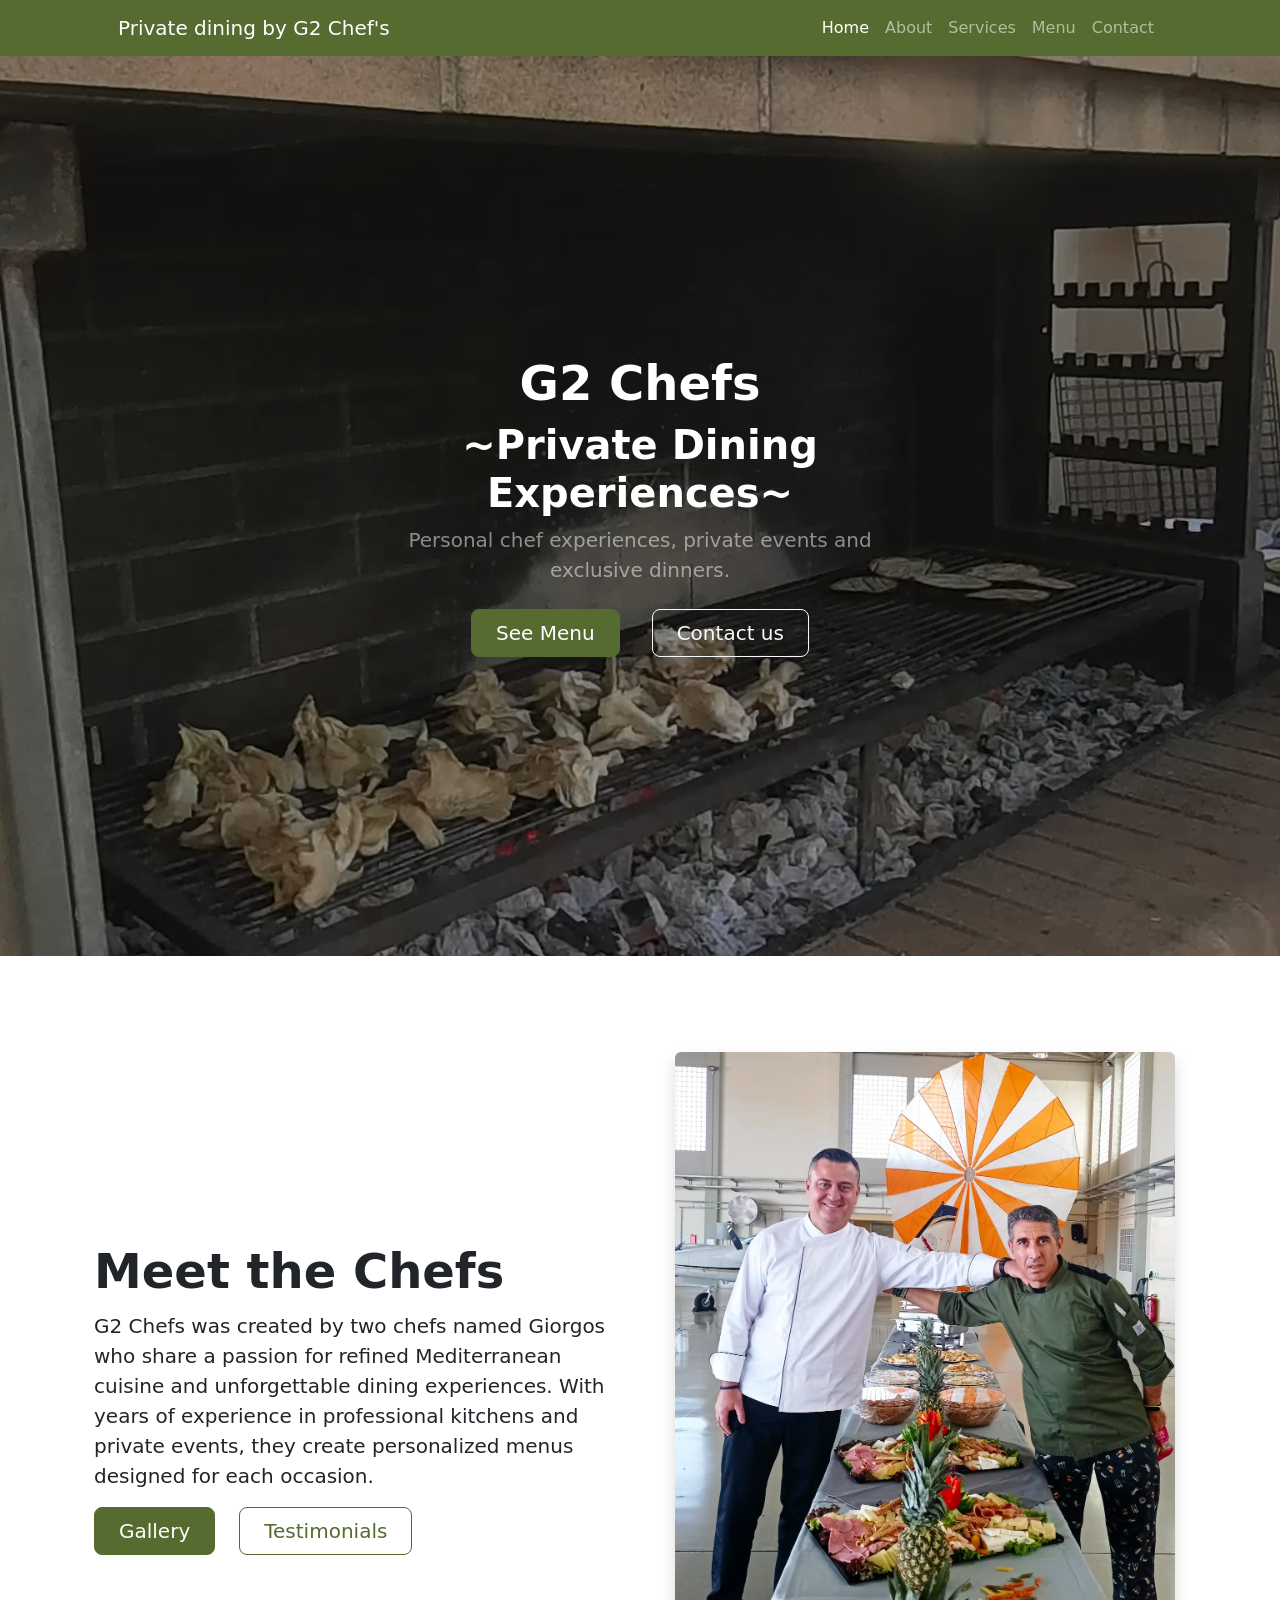
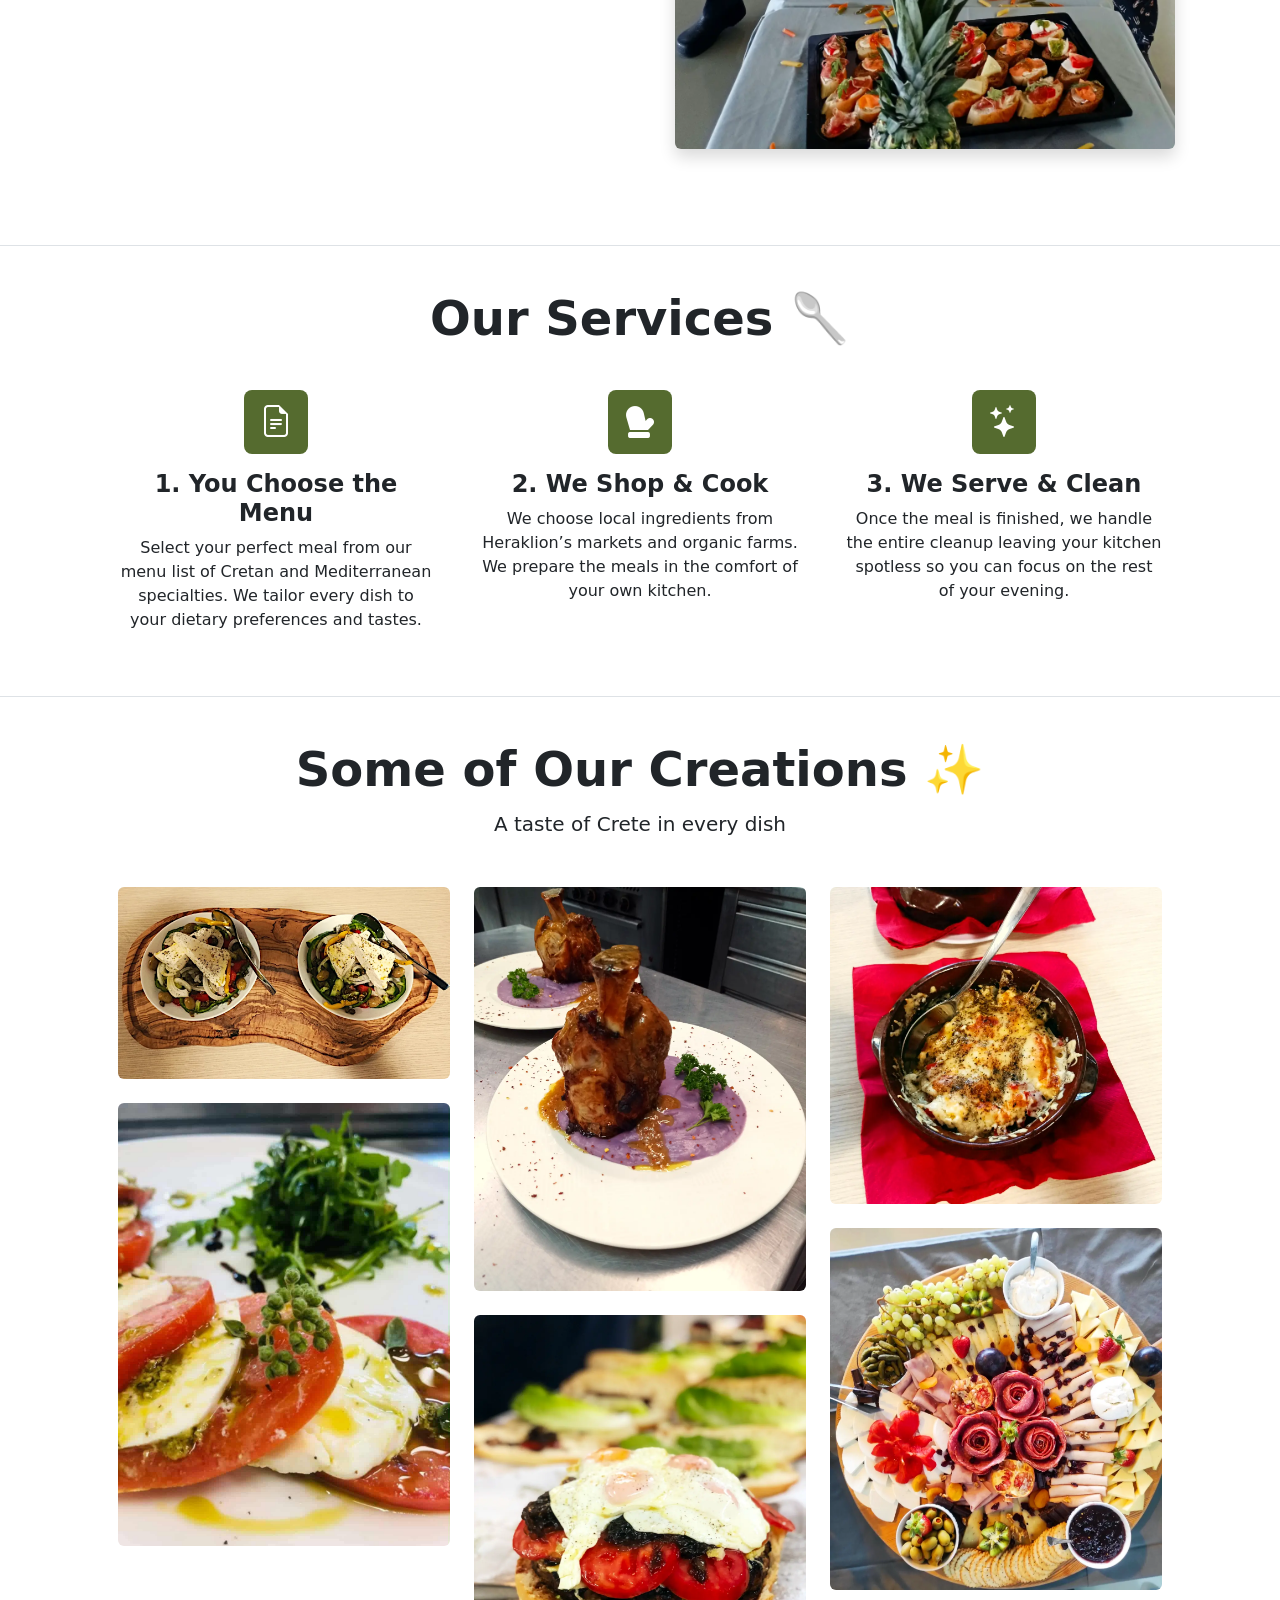
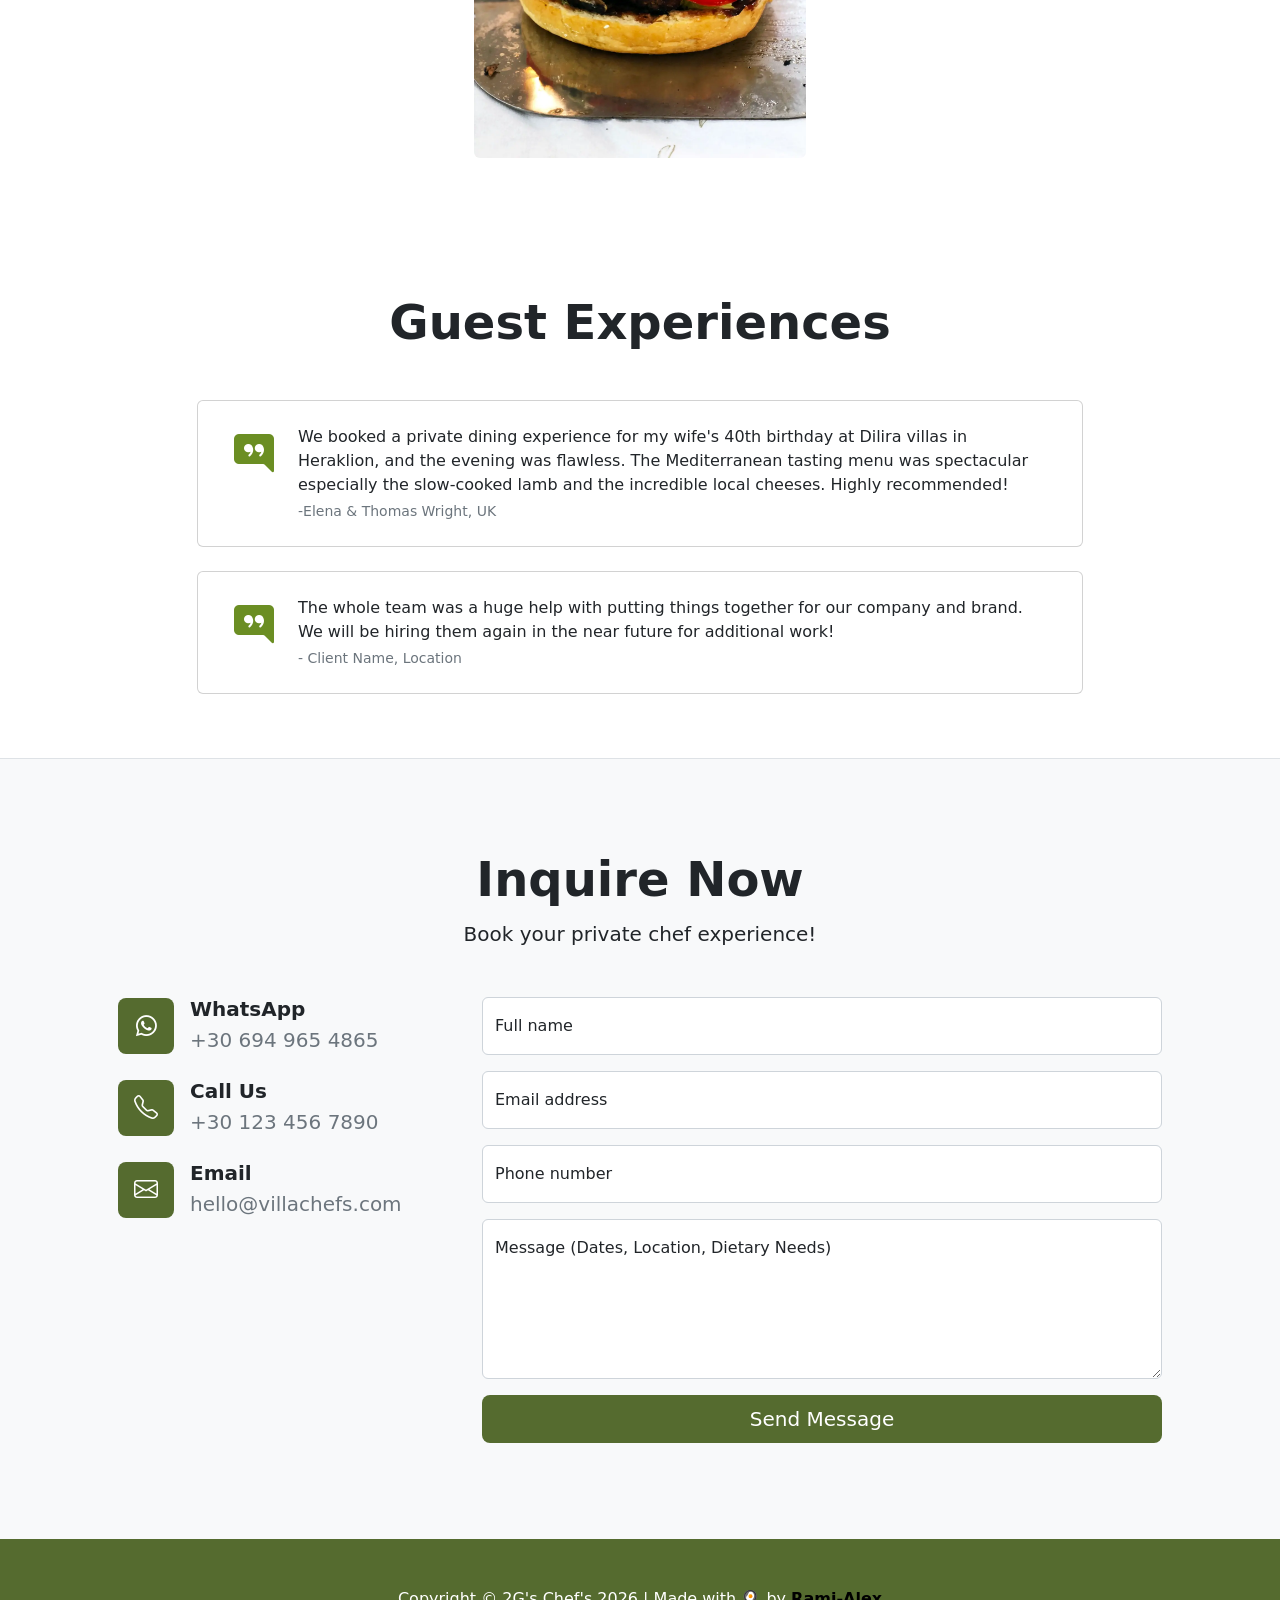
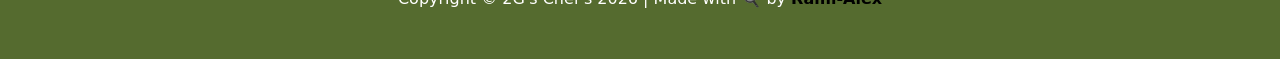
==== index.html @ ed8f32a2 "Add files via upload" ====
<!DOCTYPE html>
<html lang="en">
    <head>
        <meta charset="utf-8" />
        <meta name="viewport" content="width=device-width, initial-scale=1, shrink-to-fit=no" />
        <meta name="description" content="" />
        <meta name="author" content="" />
        <title>Cretan Chefs Heraklion</title>
        <!-- Favicon-->
        <link rel="icon" type="image/x-icon" href="assets/favicon.png" />
        <!-- Bootstrap icons-->
        <link href="https://cdn.jsdelivr.net/npm/bootstrap-icons@1.4.1/font/bootstrap-icons.css" rel="stylesheet" />
        <!-- Core theme CSS (includes Bootstrap)-->
        <link href="css/styles.css" rel="stylesheet" />
        <!-- custom overrides -->
        <link href="css/custom.css" rel="stylesheet" />
        <!-- Icons -->
        <link rel="stylesheet" href="https://cdnjs.cloudflare.com/ajax/libs/font-awesome/6.0.0/css/all.min.css">
    </head>
    <body>
        <!-- Responsive navbar-->
        <nav class="navbar navbar-expand-lg navbar-dark bg-dark sticky-top">
            <div class="container px-5">
                <a class="navbar-brand" href="#!">Private dining by G2 Chef's</a>
                <button class="navbar-toggler" type="button" data-bs-toggle="collapse" data-bs-target="#navbarSupportedContent" aria-controls="navbarSupportedContent" aria-expanded="false" aria-label="Toggle navigation"><span class="navbar-toggler-icon"></span></button>
                <div class="collapse navbar-collapse" id="navbarSupportedContent">
                    <ul class="navbar-nav ms-auto mb-2 mb-lg-0">
                        <li class="nav-item"><a class="nav-link active" aria-current="page" href="#home">Home</a></li>
                        <li class="nav-item"><a class="nav-link" href="#about">About</a></li>
                        <li class="nav-item"><a class="nav-link" href="#services">Services</a></li>
                        <li class="nav-item"><a class="nav-link" href="#!">Menu</a></li>
                        <li class="nav-item"><a class="nav-link" href="#contact">Contact</a></li>

                    </ul>
                </div>
            </div>
        </nav>
        <!-- Header-->
        <!-- add video-header class to enable background video -->
        <header id="home" class="py-5 video-header">
            <!-- video element placed before content so it sits behind the text -->
            <video autoplay muted loop playsinline class="header-video">
                <source src="assets/video/chef-bbq-video.webm" type="video/mp4">
                <!-- fallback text -->
                Your browser does not support HTML5 video.
            </video>
            <div class="container px-5">
                <div class="row gx-5 justify-content-center">
                    <div class="col-lg-6">
                        <div class="text-center my-5">
                            <h1 class="display-5 fw-bolder text-white mb-2">G2 Chefs</h1>
                            <h2 class="display-6 fw-bolder text-white mb-2">~Private Dining Experiences~</h2>
                            <p class="lead text-white-50 mb-4">Personal chef experiences, private events and exclusive dinners.</p>
                            <div class="d-grid gap-3 d-sm-flex justify-content-sm-center">
                                <a class="btn main-button btn-lg px-4 me-sm-3" href="#menu">See Menu</a>
                                <a class="btn btn-outline-light btn-lg px-4" href="#contact">Contact us</a>
                            </div>
                        </div>
                    </div>
                </div>
            </div>
        </header>
        <!-- About -->
        <section id="about" class="py-3 py-lg-5 border-bottom">
            <div class="container col-xxl-8 px-4">
                <div class="row flex-md-row-reverse align-items-center g-5 py-5">
                    <div class="d-none d-md-block col-md-6 col-lg-6">
                        <img 
                            src="/images/2gs-chefs.webp"
                            class="d-block mx-auto img-fluid rounded shadow"
                            alt="G2 Chefs Giorgos"
                            width="500"
                            height="400"
                            loading="lazy"
                        />
                    </div>
                        <div class="col-lg-6 col-md-6">
                            <h1 class="display-5 fw-bold text-body-emphasis lh-1 mb-3">Meet the Chefs</h1>
                            <p class="lead">
                                G2 Chefs was created by two chefs named Giorgos who share a passion for refined Mediterranean cuisine and unforgettable dining experiences.
                                With years of experience in professional kitchens and private events, they create personalized menus designed for each occasion.
                            </p>
                            <div class="d-grid gap-2 d-md-flex justify-content-md-start align-items-md-start">
                                <a class="btn main-button btn-lg px-4 me-sm-3" href="#dishes">Gallery</a>
                                <a class="btn default-button btn-lg px-4 me-sm-3" href="#reviews">Testimonials</a>
                            </div>
                        </div>
                </div>
            </div>

        </section>
        <!-- About -->
        <!-- Features section -->
        <section id="services" class="py-3 py-lg-5 border-bottom olive-color">
            <div  class="container px-5">
                <div class="text-center mb-5">
                    <h2 class="display-5 fw-bold text-body-emphasis lh-1 mb-3">Our Services 🥄</h2>
                </div>
                <div class="row gx-5 text-center">
                    <div class="col-lg-4 mb-5 mb-lg-0">
                        <div class="feature custom-bg text-white rounded-3 mb-3"><i class="bi bi-file-earmark-text"></i></div>                    
                        <h2 class="h4 fw-bolder">1. You Choose the Menu</h2>
                        <p>Select your perfect meal from our menu list of Cretan and Mediterranean specialties. We tailor every dish to your dietary preferences and tastes.</p>
                    </div>
                    <div class="col-lg-4 mb-5 mb-lg-0">
                        <div class="feature custom-bg text-white rounded-3 mb-3"><i class="fa-solid fa-mitten"></i></div>  
                        <h2 class="h4 fw-bolder">2. We Shop & Cook</h2>
                        <p>We choose local ingredients from Heraklion’s markets and organic farms. We prepare the meals in the comfort of your own kitchen.</p>
                    </div>
                    <div class="col-lg-4">
                        <div class="feature custom-bg text-white rounded-3 mb-3"><i class="bi bi-stars"></i></div>
                        <h2 class="h4 fw-bolder">3. We Serve & Clean</h2>
                        <p>Once the meal is finished, we handle the entire cleanup leaving your kitchen spotless so you can focus on the rest of your evening.</p>
                    </div>
                </div>
            </div>
        </section>
        <!-- Gallery -->
        <section id="dishes" class="py-3 py-lg-5">
            <div class="container px-5">
                <div class="text-center mb-5">
                    <h2 class="display-5 fw-bold text-body-emphasis lh-1 mb-3">Some of Our Creations ✨</h2>
                    <p class="lead mb-0">A taste of Crete in every dish</p>
                </div>
                <div class="row">
                    <div class="col-lg-4 col-md-4 mb-4 mb-lg-0">
                        <img src="/images/greek-salad.webp" class="w-100 shadow-1-strong rounded mb-4" alt="Cretan Dish 1" />
                        <img src="/images/domate-feta.jpeg" class="w-100 shadow-1-strong rounded mb-4" alt="Cretan Dish 2" />
                    </div>

                    <div class="col-lg-4 col-md-4 mb-4 mb-lg-0">
                        <img src="images/meat-1.webp" class="w-100 shadow-1-strong rounded mb-4" alt="Cretan Dish 3" />
                        <img src="images/egg-bread.webp" class="w-100 shadow-1-strong rounded mb-4" alt="Cretan Dish 4" />
                    </div>

                    <div class="col-lg-4 col-md-4 mb-4 mb-lg-0">
                        <img src="/images/bouyiourdi.webp" class="w-100 shadow-1-strong rounded mb-4" alt="Cretan Dish 5" />
                        <img src="images/cheese-plato.webp" class="w-100 shadow-1-strong rounded mb-0" alt="Cretan Dish 6" />
                    </div>
                </div>
            </div>
        </section>
        <!-- Gallery-2 -->
        <!-- <section class="py-5" id="menu">
            <div class="container px-5">
                <div class="text-center mb-5">
                    <h2 class="fw-bolder">Our Menu</h2>
                    <p class="lead mb-0">Select a category to explore our Cretan delicacies</p>
                </div>

                <ul class="nav nav-pills justify-content-center mb-5" id="menuTab" role="tablist">
                    <li class="nav-item" role="presentation">
                        <button class="nav-link active" id="all-tab" data-bs-toggle="pill" data-bs-target="#all" type="button" role="tab">All Dishes</button>
                    </li>
                    <li class="nav-item" role="presentation">
                        <button class="nav-link" id="meat-tab" data-bs-toggle="pill" data-bs-target="#meat" type="button" role="tab">Meat</button>
                    </li>
                    <li class="nav-item" role="presentation">
                        <button class="nav-link" id="traditional-tab" data-bs-toggle="pill" data-bs-target="#traditional" type="button" role="tab">Traditional Food</button>
                    </li>
                </ul>

                <div class="tab-content" id="menuTabContent">
                    
                    <div class="tab-pane fade show active" id="all" role="tabpanel">
                        <div class="row">
                            <div class="col-lg-4 col-md-6 mb-4"><img src="images/domate-feta.jpeg" class="w-100 rounded shadow" alt="Meat 1"></div>
                            <div class="col-lg-4 col-md-6 mb-4"><img src="trad-1.jpg" class="w-100 rounded shadow" alt="Trad 1"></div>
                            <div class="col-lg-4 col-md-6 mb-4"><img src="meat-2.jpg" class="w-100 rounded shadow" alt="Meat 2"></div>
                        </div>
                    </div>

                    <div class="tab-pane fade" id="meat" role="tabpanel">
                        <div class="row">
                            <div class="col-lg-4 col-md-6 mb-4"><img src="meat-1.jpg" class="w-100 rounded shadow" alt="Meat 1"></div>
                            <div class="col-lg-4 col-md-6 mb-4"><img src="meat-2.jpg" class="w-100 rounded shadow" alt="Meat 2"></div>
                        </div>
                    </div>

                    <div class="tab-pane fade" id="traditional" role="tabpanel">
                        <div class="row">
                            <div class="col-lg-4 col-md-6 mb-4"><img src="trad-1.jpg" class="w-100 rounded shadow" alt="Trad 1"></div>
                        </div>
                    </div>

                </div>
            </div>
        </section> -->
        <!-- Testimonials section-->
        <section id="reviews" class="py-3 border-bottom">
            <div class="container px-5 my-5 px-5">
                <div class="text-center mb-5">
                    <h2 class="display-5 fw-bold">Guest Experiences</h2>
                    <p class="lead mb-0"></p>
                </div>
                <div class="row gx-5 justify-content-center">
                    <div class="col-lg-10">
                        <div class="row">
                            <!-- Testimonial 1-->
                            <div class="card mb-4">
                                <div class="card-body p-4">
                                    <div class="d-flex">
                                        <div class="flex-shrink-0"><i class="bi bi-chat-right-quote-fill fs-1" style="color: #6B8E23;"></i></div>
                                        <div class="ms-4">
                                            <p class="mb-1">We booked a private dining experience for my wife's 40th birthday at Dilira villas in Heraklion, and the evening was flawless. The Mediterranean tasting menu was spectacular especially the slow-cooked lamb and the incredible local cheeses. Highly recommended!</p>
                                            <div class="small text-muted">-Elena & Thomas Wright, UK</div>
                                        </div>
                                    </div>
                                </div>
                            </div>
                            <!-- Testimonial 2-->
                            <div class="card">
                                <div class="card-body p-4">
                                    <div class="d-flex">
                                        <div class="flex-shrink-0"><i class="bi bi-chat-right-quote-fill fs-1" style="color: #6B8E23;"></i></div>
                                        <div class="ms-4">
                                            <p class="mb-1">The whole team was a huge help with putting things together for our company and brand. We will be hiring them again in the near future for additional work!</p>
                                            <div class="small text-muted">- Client Name, Location</div>
                                        </div>
                                    </div>
                                </div>
                            </div>
                        </div>
                    </div>
                </div>
            </div>
        </section>
        <!-- Contact section-->
        <!-- <section id="contact" class="bg-light py-5">
            <div class="container px-5 my-5 px-5">
                <div class="text-center mb-5">
                    <div class="feature text-white rounded-3 mb-3" style="background-color: #6B8E23; width: 4rem; height: 4rem; display: inline-flex; align-items: center; justify-content: center; font-size: 2rem;">
                        <i class="bi bi-envelope"></i>
                    </div>
                    <h2 class="fw-bolder">Inquire Now</h2>
                    <p class="lead mb-0">Book your private chef experience!</p>
                </div>
                <div class="row gx-5 justify-content-center">
                    <div class="col-lg-6">
                        
                        <form action="https://formsubmit.co/691d3185696c3ee476524c145228a22d" method="POST">
                            
                            <input type="text" name="_honey" style="display:none">
                            <input type="hidden" name="_captcha" value="false">

                            <div class="form-floating mb-3">
                                <input class="form-control" id="name" name="name" type="text" placeholder="Enter your name..." required />
                                <label for="name">Full name</label>
                            </div>
                            
                            <div class="form-floating mb-3">
                                <input class="form-control" id="email" name="email" type="email" placeholder="name@example.com" required />
                                <label for="email">Email address</label>
                            </div>
                            
                            <div class="form-floating mb-3">
                                <input class="form-control" id="phone" name="phone" type="tel" placeholder="+30 123 456 7890" />
                                <label for="phone">Phone number</label>
                            </div>
                            
                            <div class="form-floating mb-3">
                                <textarea class="form-control" id="message" name="message" placeholder="Enter your message here..." style="height: 10rem" required></textarea>
                                <label for="message">Message (Dates, Location, Dietary Needs)</label>
                            </div>
                            
                            <div class="d-grid">
                                <button class="btn btn-lg text-white" type="submit" style="background-color: #6B8E23;">Send Message</button>
                            </div>
                        </form>
                        
                    </div>
                </div>
            </div>
        </section> -->

        <section id="contact" class="bg-light py-5">
            <div class="container px-5 my-5">
                <div class="text-center mb-5">
                    <h2 class="display-5 fw-bold text-body-emphasis lh-1 mb-3">Inquire Now</h2>
                    <p class="lead mb-0">Book your private chef experience!</p>
                </div>
                
                <div class="row gx-5">
                    <div class="col-lg-4 mb-5 mb-lg-0">
                        
                        <div class="d-flex align-items-center mb-4">
                            <div class="text-white rounded-3 me-3" style="background-color: #556b2f; width: 3.5rem; height: 3.5rem; display: flex; align-items: center; justify-content: center; font-size: 1.5rem;">
                                <i class="fab fa-whatsapp"></i>
                            </div>
                            <div>
                                <h5 class="fw-bolder mb-1">WhatsApp</h5>
                                <a href="https://wa.me/301234567890" target="_blank" class="text-decoration-none text-muted fs-5">+30 694 965 4865</a>
                            </div>
                        </div>

                        <div class="d-flex align-items-center mb-4">
                            <div class="text-white rounded-3 me-3" style="background-color: #556b2f; width: 3.5rem; height: 3.5rem; display: flex; align-items: center; justify-content: center; font-size: 1.5rem;">
                                <i class="bi bi-telephone"></i>
                            </div>
                            <div>
                                <h5 class="fw-bolder mb-1">Call Us</h5>
                                <a href="tel:+301234567890" class="text-decoration-none text-muted fs-5">+30 123 456 7890</a>
                            </div>
                        </div>

                        <div class="d-flex align-items-center mb-4">
                            <div class="text-white rounded-3 me-3" style="background-color: #556b2f; width: 3.5rem; height: 3.5rem; display: flex; align-items: center; justify-content: center; font-size: 1.5rem;">
                                <i class="bi bi-envelope"></i>
                            </div>
                            <div>
                                <h5 class="fw-bolder mb-1">Email</h5>
                                <a href="mailto:hello@villachefs.com" class="text-decoration-none text-muted fs-5">hello@villachefs.com</a>
                            </div>
                        </div>
                    </div>

                    <div class="col-lg-8">
                        <form action="https://formsubmit.co/691d3185696c3ee476524c145228a22d" method="POST">
                            <input type="text" name="_honey" style="display:none">
                            <input type="hidden" name="_captcha" value="false">

                            <div class="form-floating mb-3">
                                <input class="form-control" id="name" name="name" type="text" placeholder="Enter your name..." required />
                                <label for="name">Full name</label>
                            </div>
                            
                            <div class="form-floating mb-3">
                                <input class="form-control" id="email" name="email" type="email" placeholder="name@example.com" required />
                                <label for="email">Email address</label>
                            </div>
                            
                            <div class="form-floating mb-3">
                                <input class="form-control" id="phone" name="phone" type="tel" placeholder="+30 123 456 7890" />
                                <label for="phone">Phone number</label>
                            </div>
                            
                            <div class="form-floating mb-3">
                                <textarea class="form-control" id="message" name="message" placeholder="Enter your message here..." style="height: 10rem" required></textarea>
                                <label for="message">Message (Dates, Location, Dietary Needs)</label>
                            </div>
                            
                            <div class="d-grid">
                                <button class="btn btn-lg text-white" type="submit" style="background-color: #556b2f;">Send Message</button>
                            </div>
                        </form>
                    </div>
                </div>
            </div>
        </section>
        <!-- Footer-->
        <footer class="py-5" style="background-color: #556b2f;">
            <div class="container px-5"><p class="m-0 text-center text-white">Copyright &copy; 2G's Chef's 2026 | Made with 🍳 by <a id="rami" href="https://rami-alex.github.io/aboutme/">Rami-Alex</a></p></div>
        </footer>
        <!-- Bootstrap core JS-->
        <script src="https://cdn.jsdelivr.net/npm/bootstrap@5.2.3/dist/js/bootstrap.bundle.min.js"></script>
        <!-- Core theme JS-->
        <script src="js/scripts.js"></script>
    </body>
</html>
---- css/custom.css ----
.video-header {
  position: relative;
  overflow: hidden;
  /* remove dark background so video is visible */
  background-color: transparent !important;
  /* make header taller */
  min-height: 100vh; /* adjust as needed */
  display: flex;
  align-items: center;
}

/* dark overlay for readability */
.video-header::before {
  content: "";
  position: absolute;
  inset: 0;
  background: rgba(0, 0, 0, 0.4);
  z-index: 0;
}

/* ensure content sits above overlay */
.video-header .container {
  position: relative;
  z-index: 1;
}

.video-header .header-video {
  position: absolute;
  top: 50%;
  left: 50%;
  min-width: 100%;
  min-height: 100%;
  width: auto;
  height: auto;
  z-index: -1;
  transform: translate(-50%, -50%);
  object-fit: cover;
}
.navbar {
  background-color: #556b2f !important;
}
/* .olive-color{
    background-color: #556b2f !important;
    color: #ffffff;
}  */
/* Change the circle background */
 .feature.custom-bg {
    background-color: #556b2f !important; /* Example: Dark Olive Green */
    background-image: none !important;    /* Removes the Bootstrap gradient */
}
/* Change the icon color itself */
.feature.custom-bg i {
    color: #ffffff; 
}
#hero{
    display: flex;
      justify-content: center;
}
.main-button{
    background-color: #556b2f !important;
    border-color: #556b2f;
    color: #ffffff;
}

.main-button:hover{
    background-color: #ffffff !important;
    color:  #556b2f;
    border-color: #556b2f;
}

.default-button{
    color:  #556b2f;
    border-color:#556b2f   ;
}
.default-button:hover{
    background-color: #556b2f;
    color:  #ffffff;
    border-color:#556b2f   ;
}

#rami{
    font-weight: 600;
    color: black;
    text-decoration: none;
    transition: color 0.3s ease;
}

#rami:hover{
    color: white;
}

#how-it-works{
    background-color: #556b2f;
}
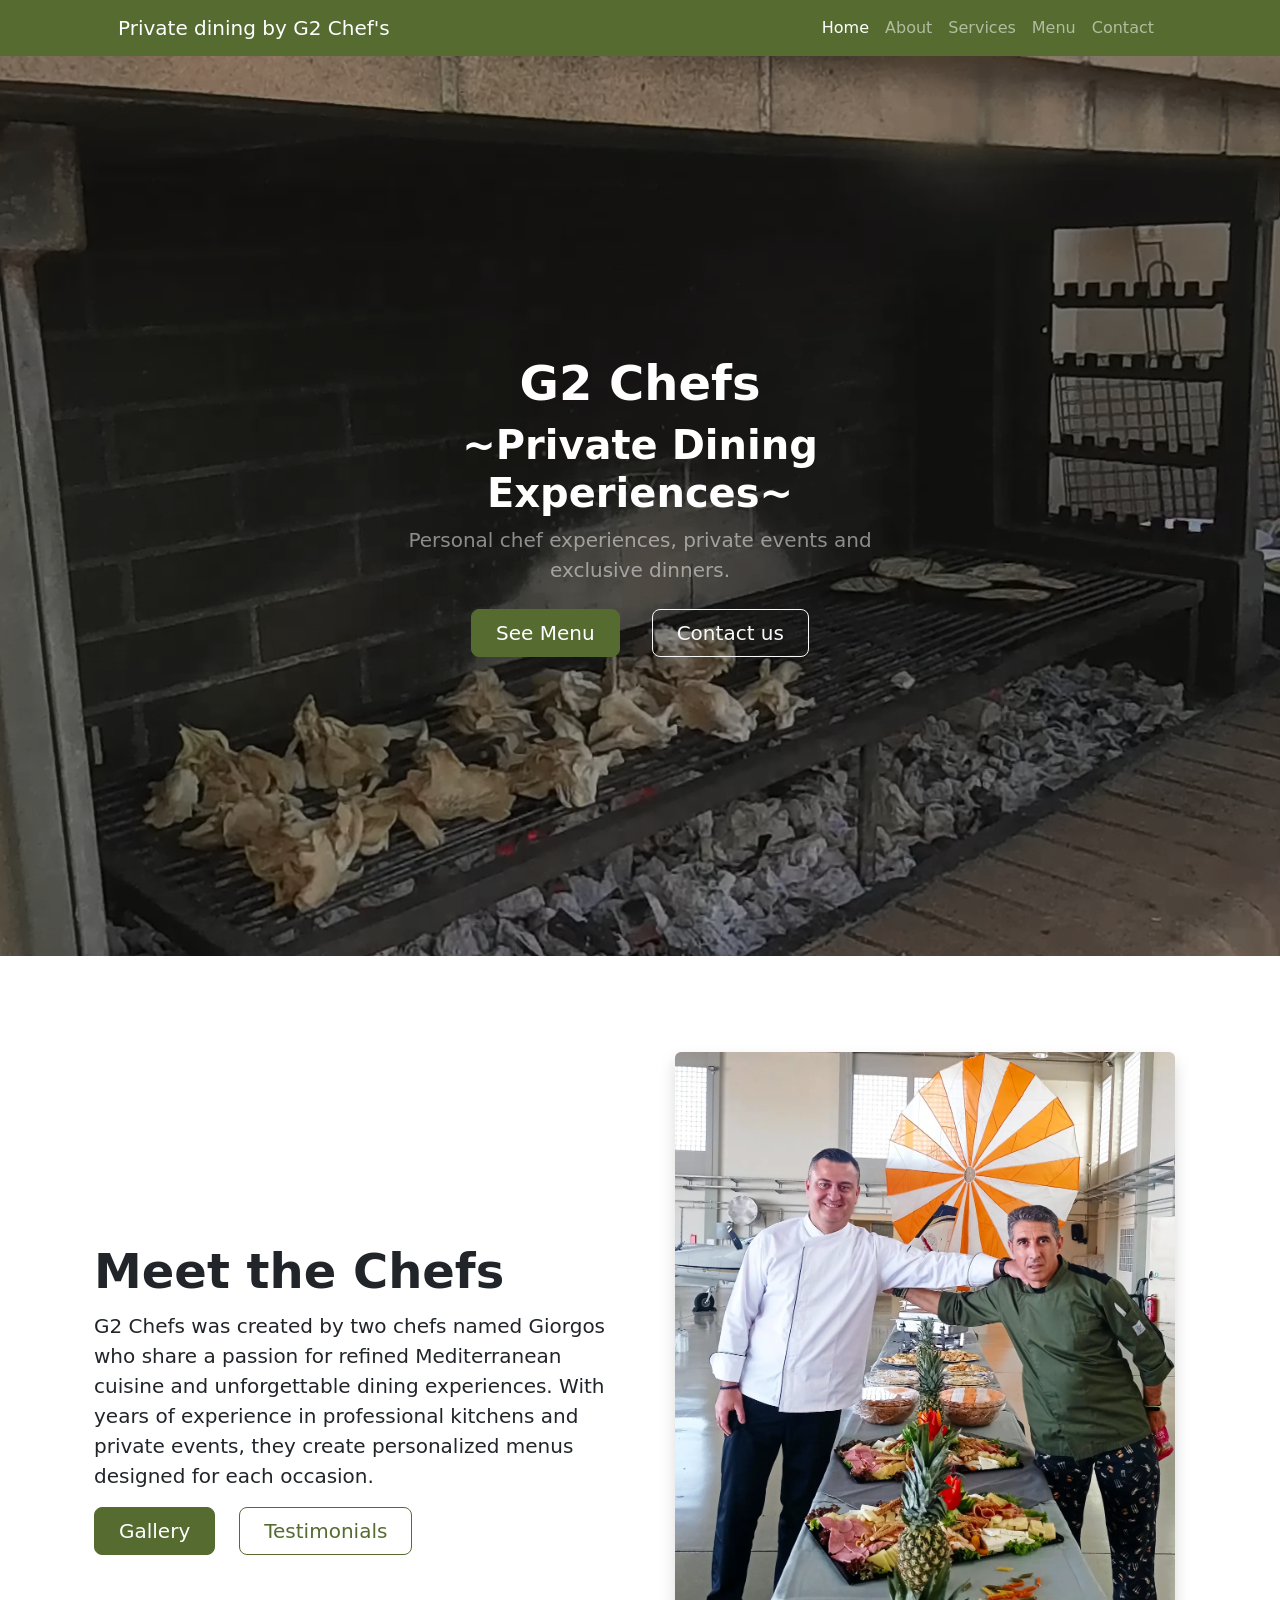
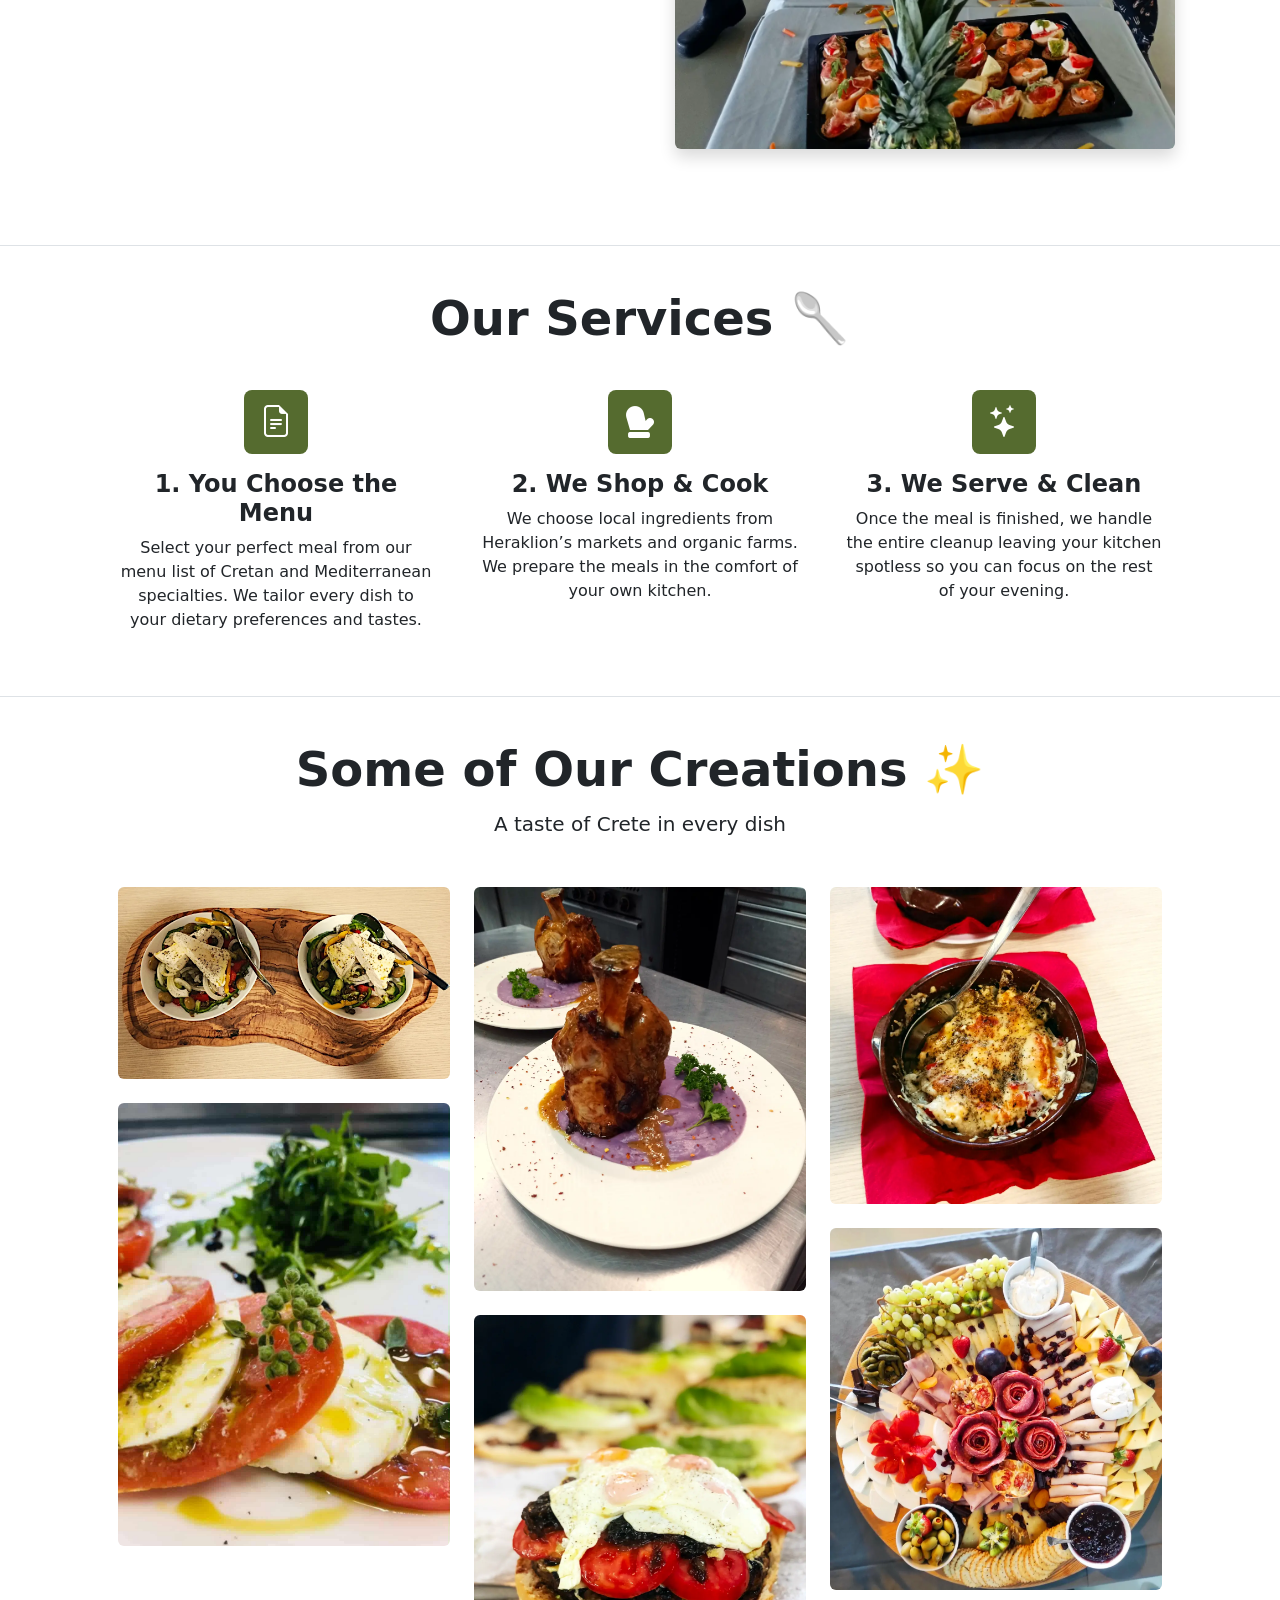
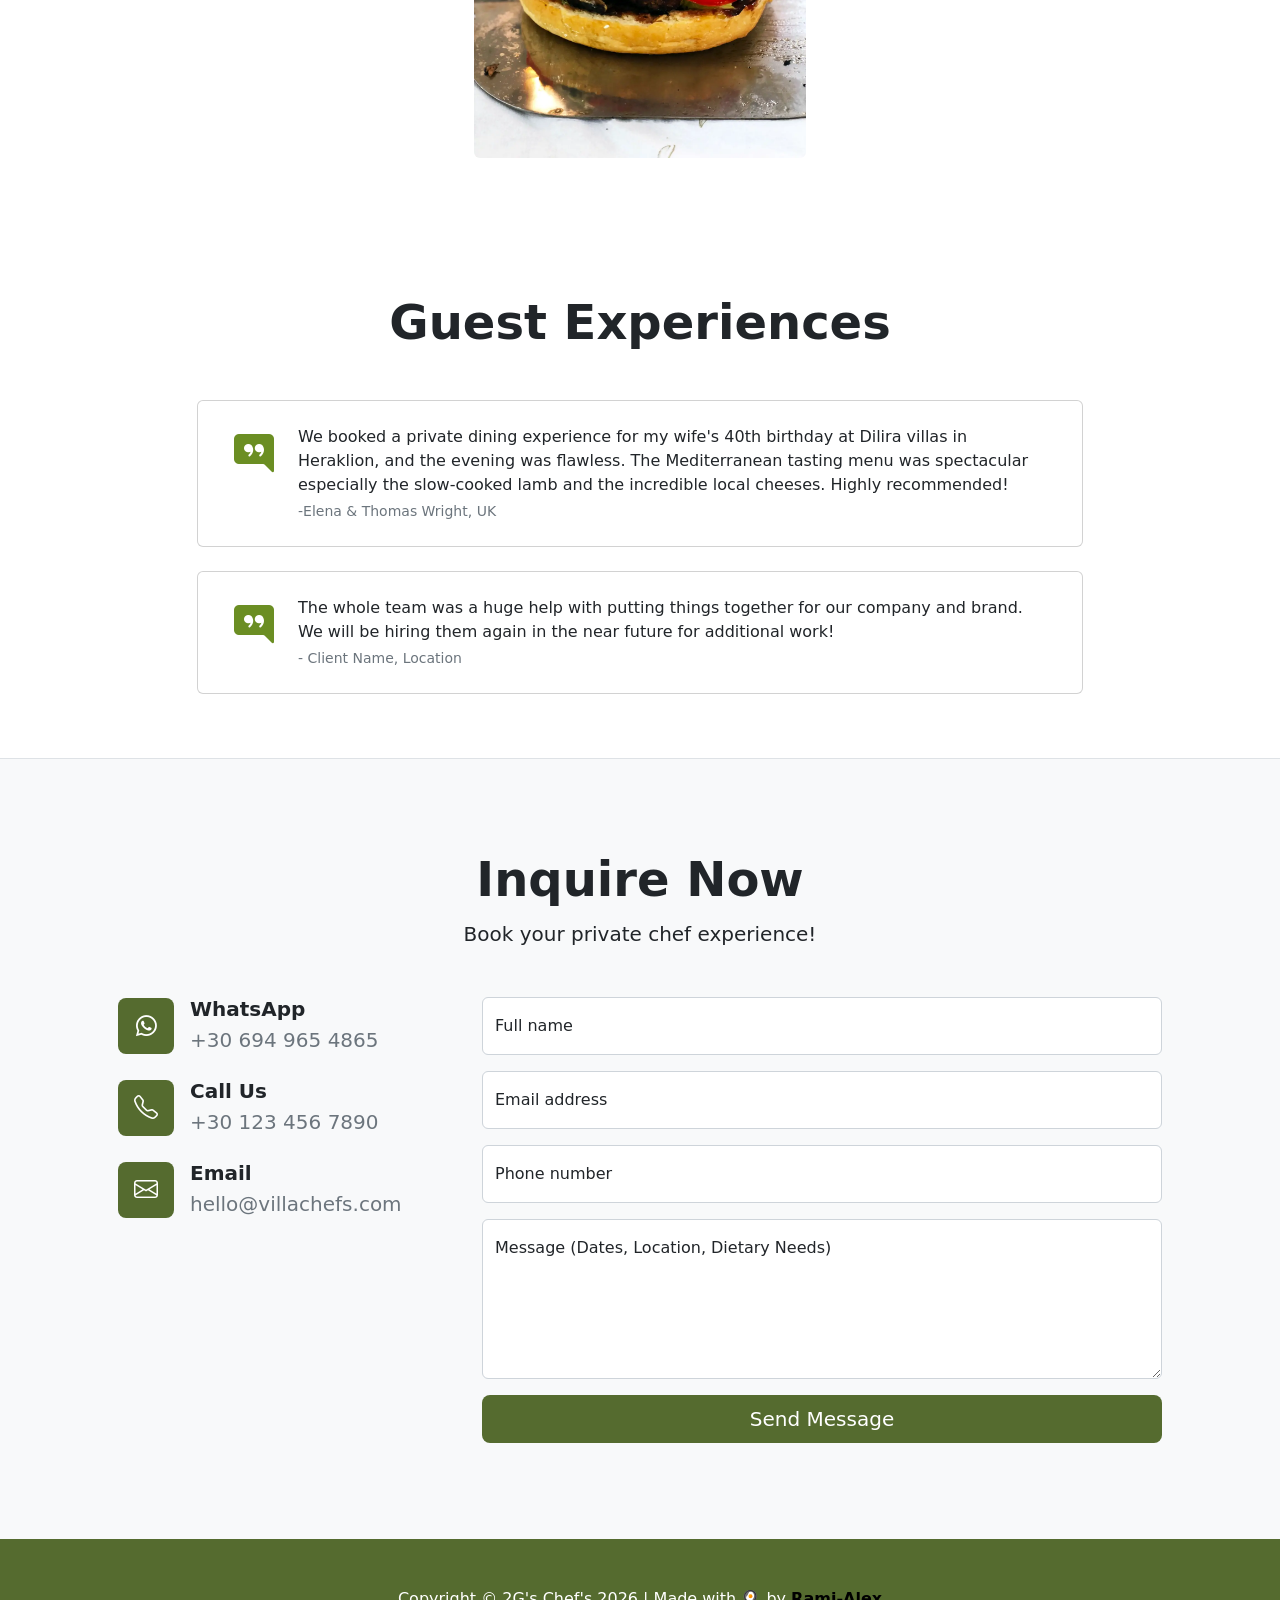
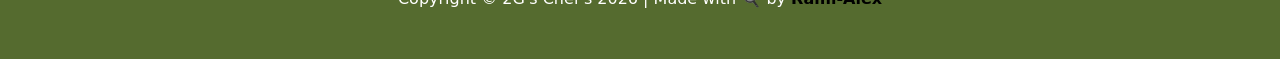
==== commit a7832a74: "Update index.html" ====
--- a/index.html
+++ b/index.html
@@ -66,7 +66,7 @@
                 <div class="row flex-md-row-reverse align-items-center g-5 py-5">
                     <div class="d-none d-md-block col-md-6 col-lg-6">
                         <img 
-                            src="/images/2gs-chefs.webp"
+                            src="images/2gs-chefs.webp"
                             class="d-block mx-auto img-fluid rounded shadow"
                             alt="G2 Chefs Giorgos"
                             width="500"
@@ -124,8 +124,8 @@
                 </div>
                 <div class="row">
                     <div class="col-lg-4 col-md-4 mb-4 mb-lg-0">
-                        <img src="/images/greek-salad.webp" class="w-100 shadow-1-strong rounded mb-4" alt="Cretan Dish 1" />
-                        <img src="/images/domate-feta.jpeg" class="w-100 shadow-1-strong rounded mb-4" alt="Cretan Dish 2" />
+                        <img src="images/greek-salad.webp" class="w-100 shadow-1-strong rounded mb-4" alt="Cretan Dish 1" />
+                        <img src="images/domate-feta.jpeg" class="w-100 shadow-1-strong rounded mb-4" alt="Cretan Dish 2" />
                     </div>
 
                     <div class="col-lg-4 col-md-4 mb-4 mb-lg-0">
@@ -134,7 +134,7 @@
                     </div>
 
                     <div class="col-lg-4 col-md-4 mb-4 mb-lg-0">
-                        <img src="/images/bouyiourdi.webp" class="w-100 shadow-1-strong rounded mb-4" alt="Cretan Dish 5" />
+                        <img src="images/bouyiourdi.webp" class="w-100 shadow-1-strong rounded mb-4" alt="Cretan Dish 5" />
                         <img src="images/cheese-plato.webp" class="w-100 shadow-1-strong rounded mb-0" alt="Cretan Dish 6" />
                     </div>
                 </div>
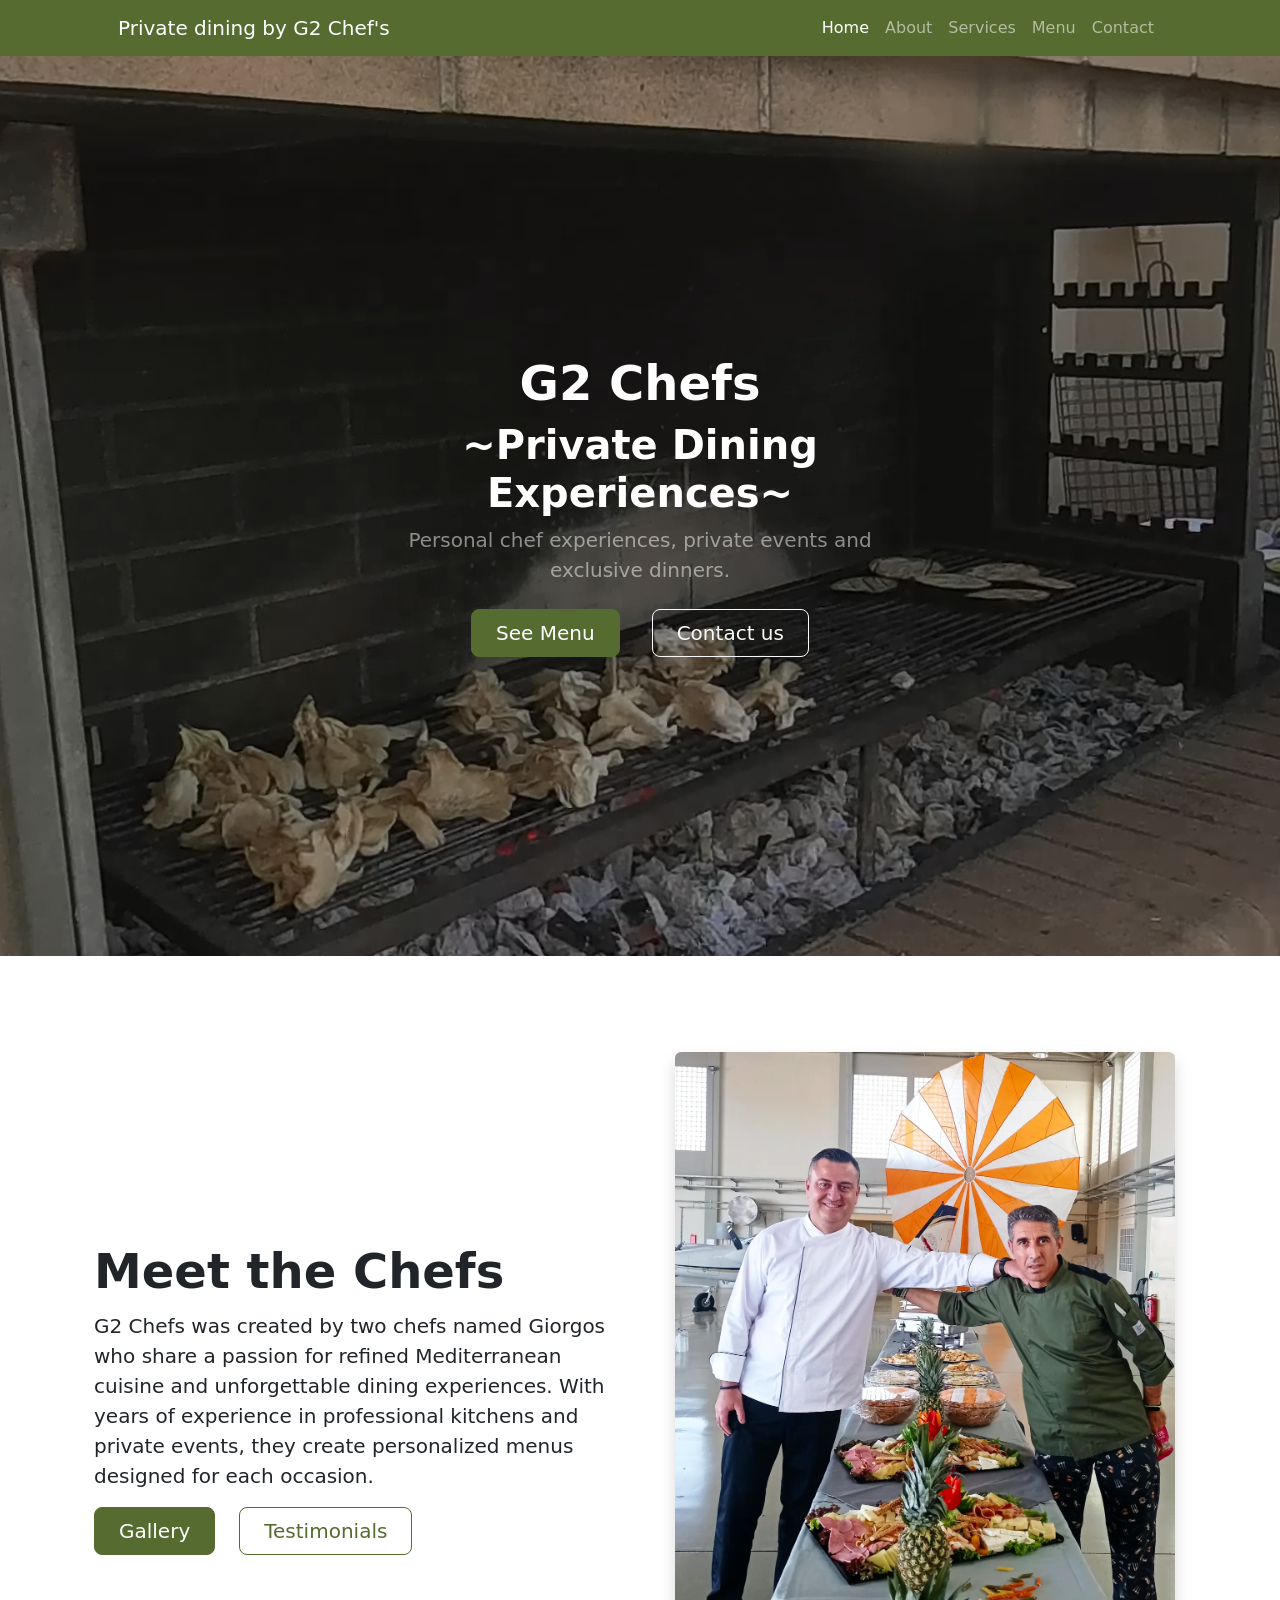
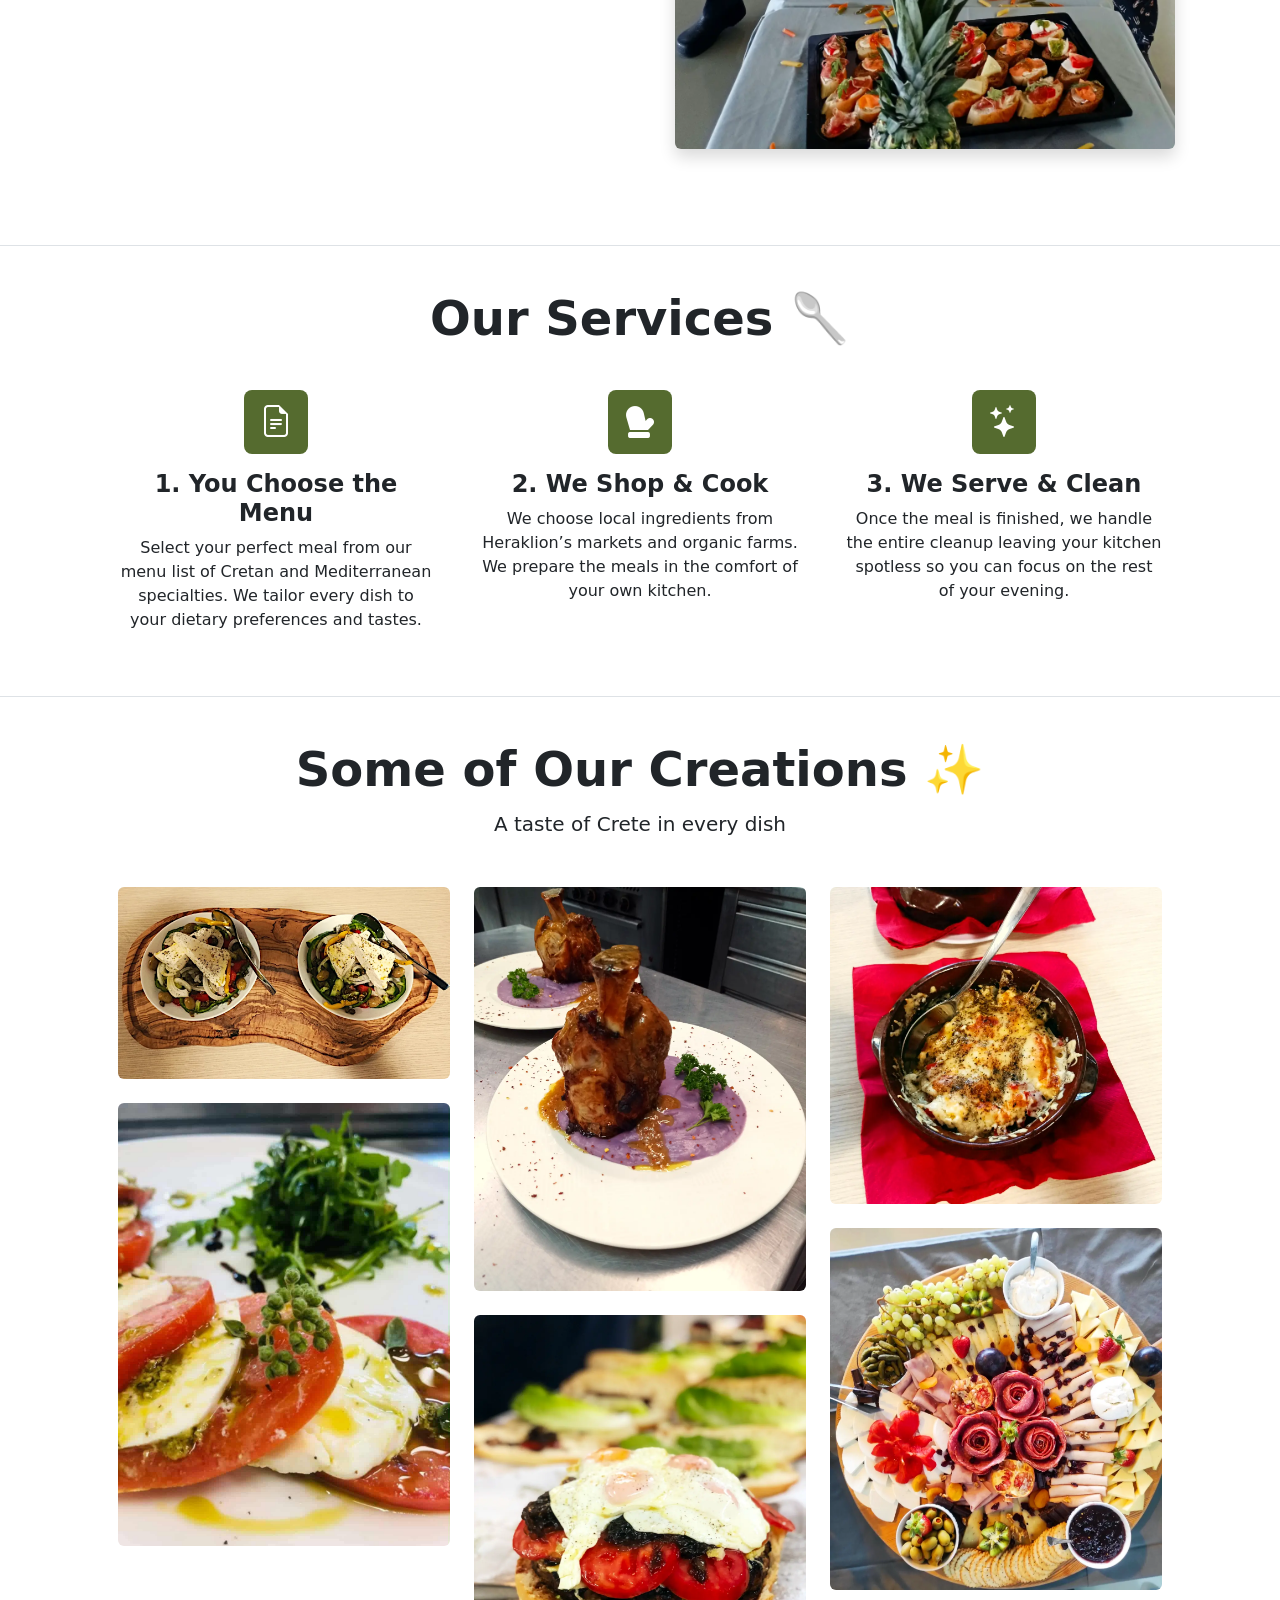
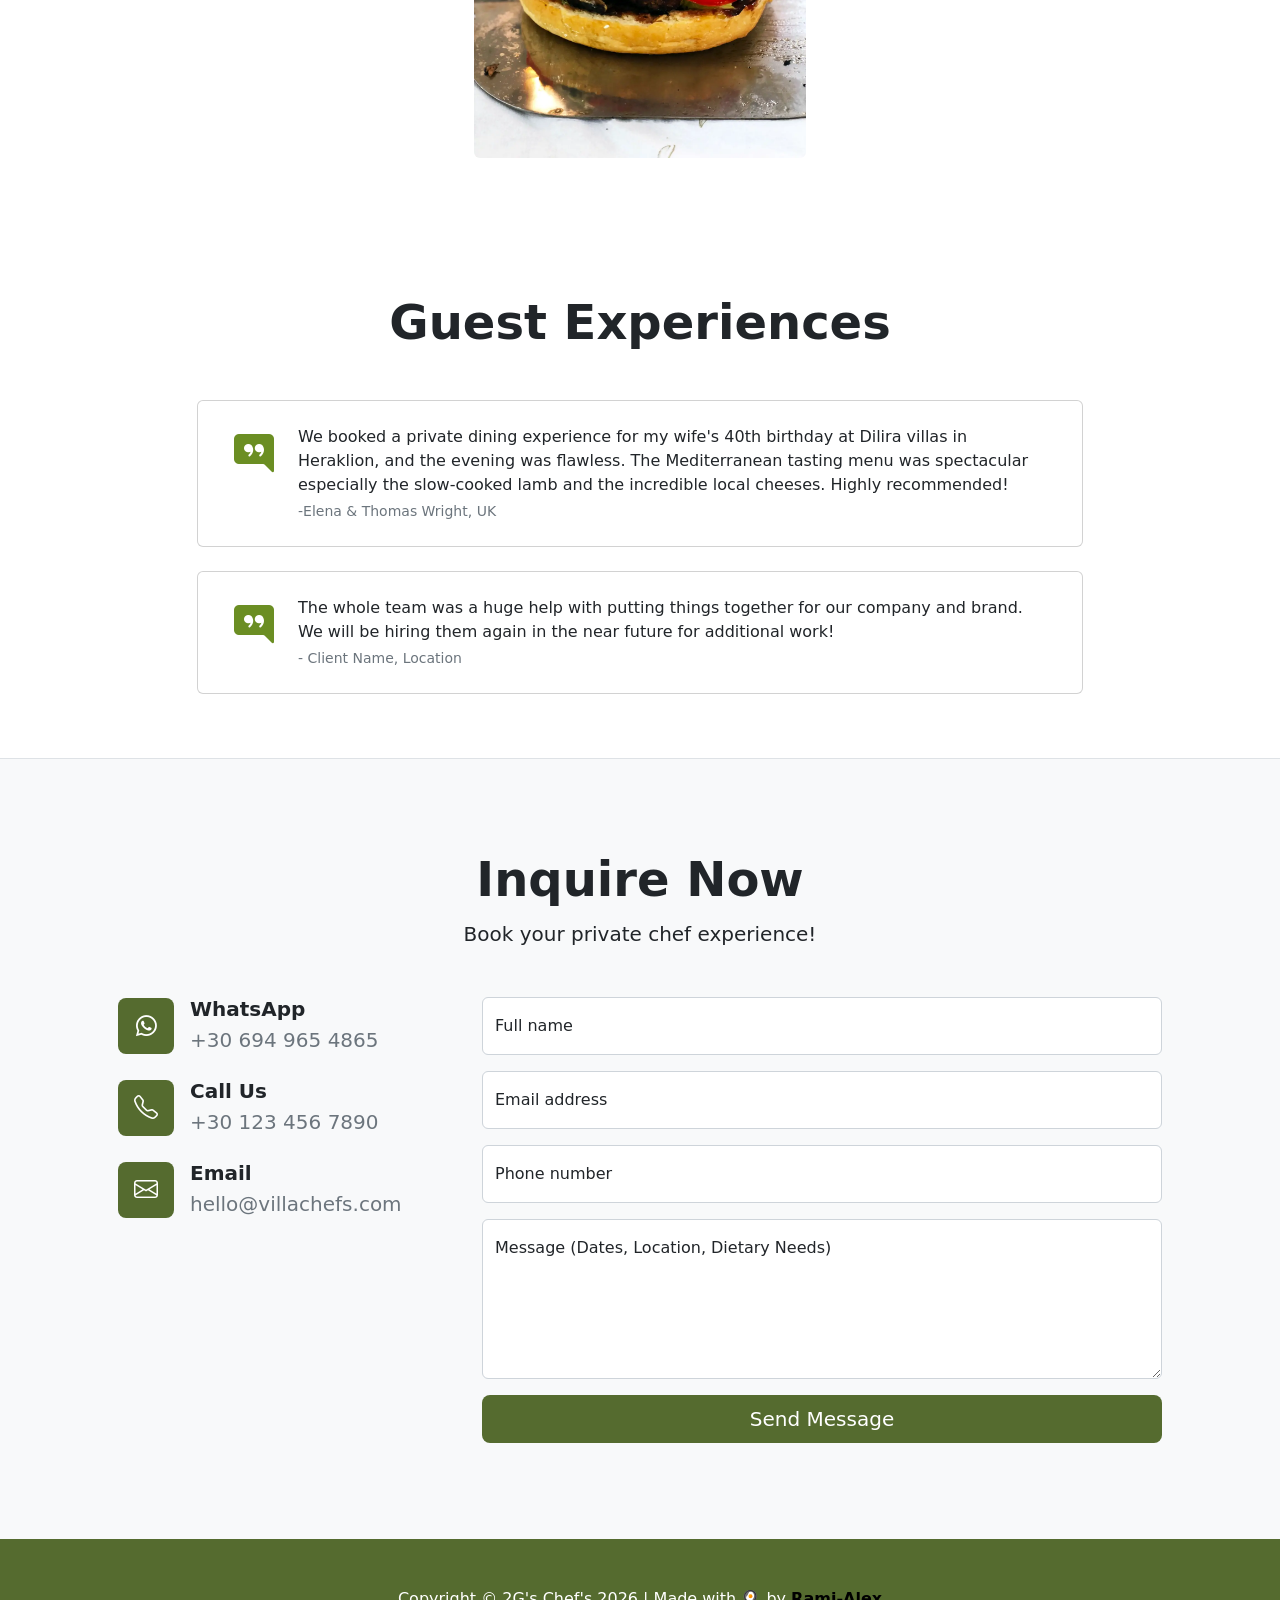
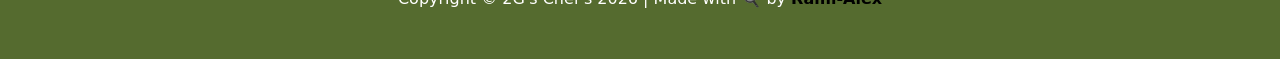
==== commit 25e82562: "Update navbar brand link to point to #home" ====
--- a/index.html
+++ b/index.html
@@ -21,7 +21,7 @@
         <!-- Responsive navbar-->
         <nav class="navbar navbar-expand-lg navbar-dark bg-dark sticky-top">
             <div class="container px-5">
-                <a class="navbar-brand" href="#!">Private dining by G2 Chef's</a>
+                <a class="navbar-brand" href="#home">Private dining by G2 Chef's</a>
                 <button class="navbar-toggler" type="button" data-bs-toggle="collapse" data-bs-target="#navbarSupportedContent" aria-controls="navbarSupportedContent" aria-expanded="false" aria-label="Toggle navigation"><span class="navbar-toggler-icon"></span></button>
                 <div class="collapse navbar-collapse" id="navbarSupportedContent">
                     <ul class="navbar-nav ms-auto mb-2 mb-lg-0">
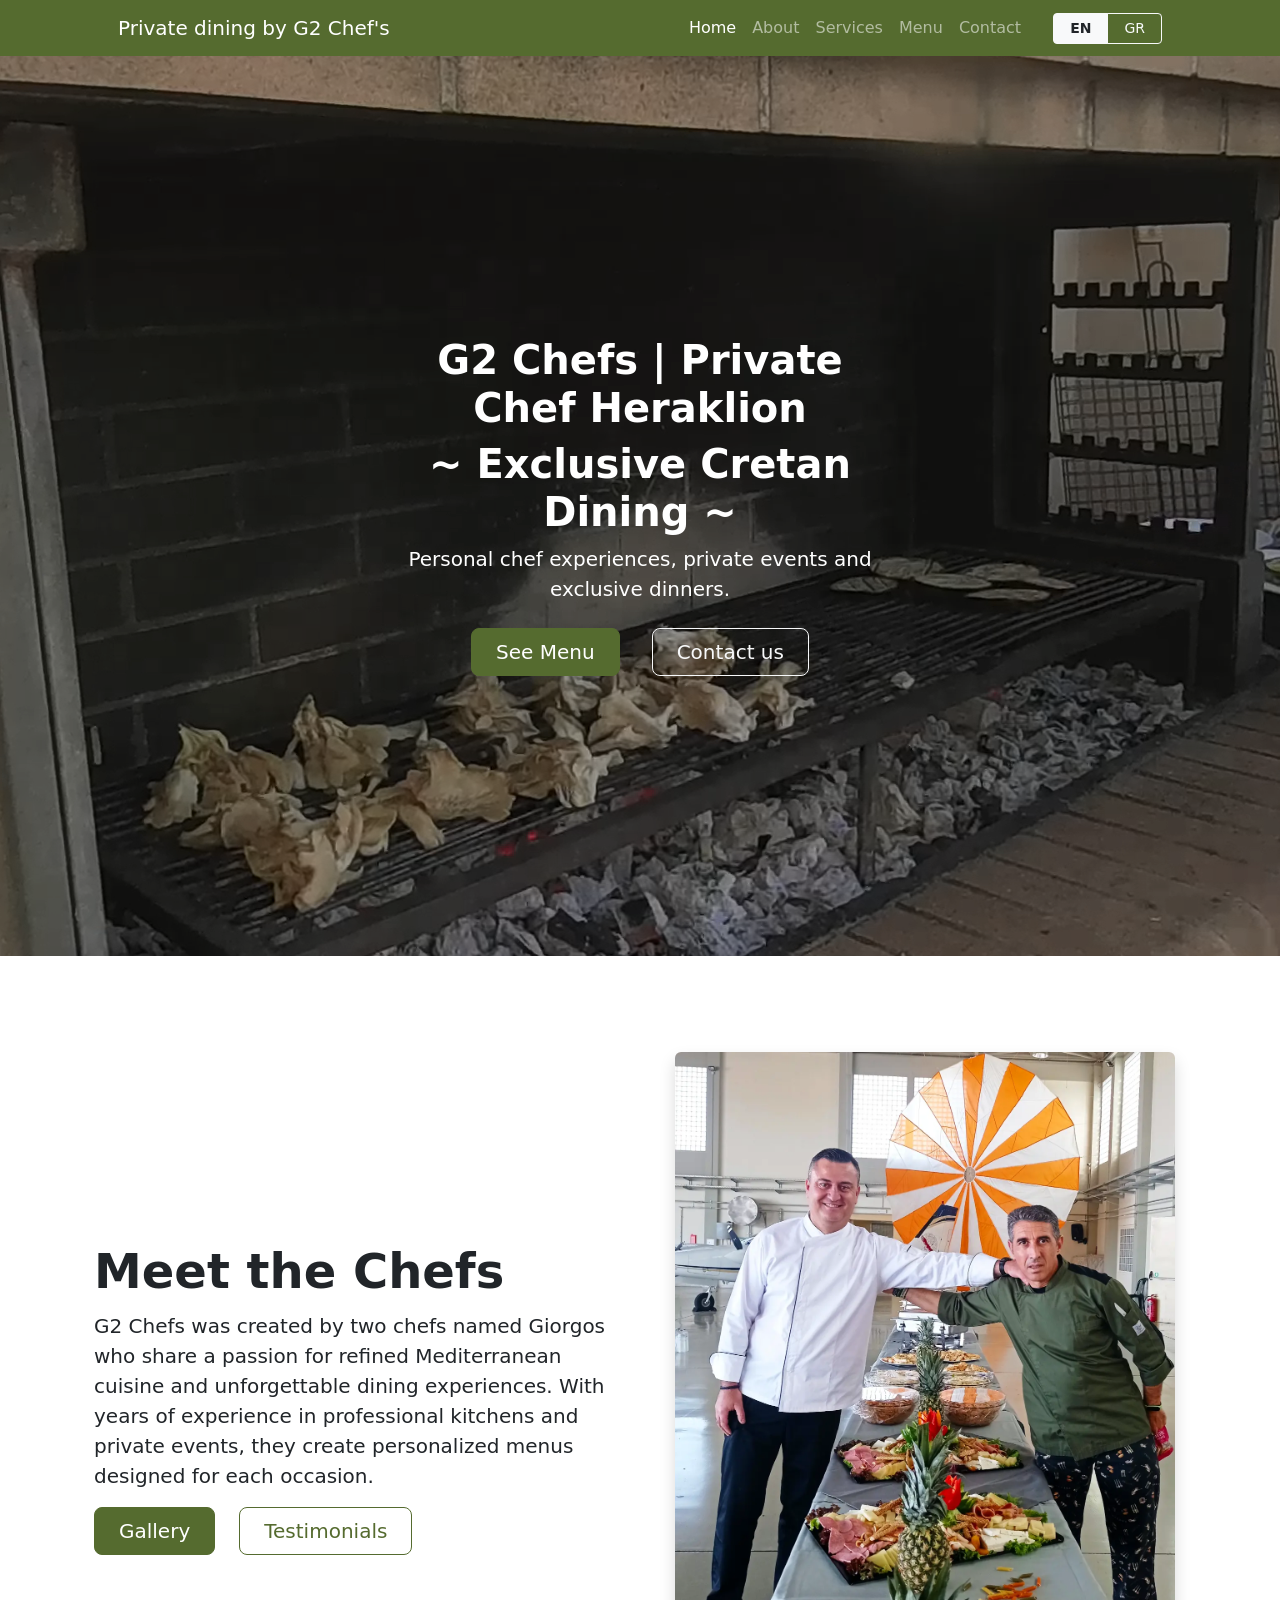
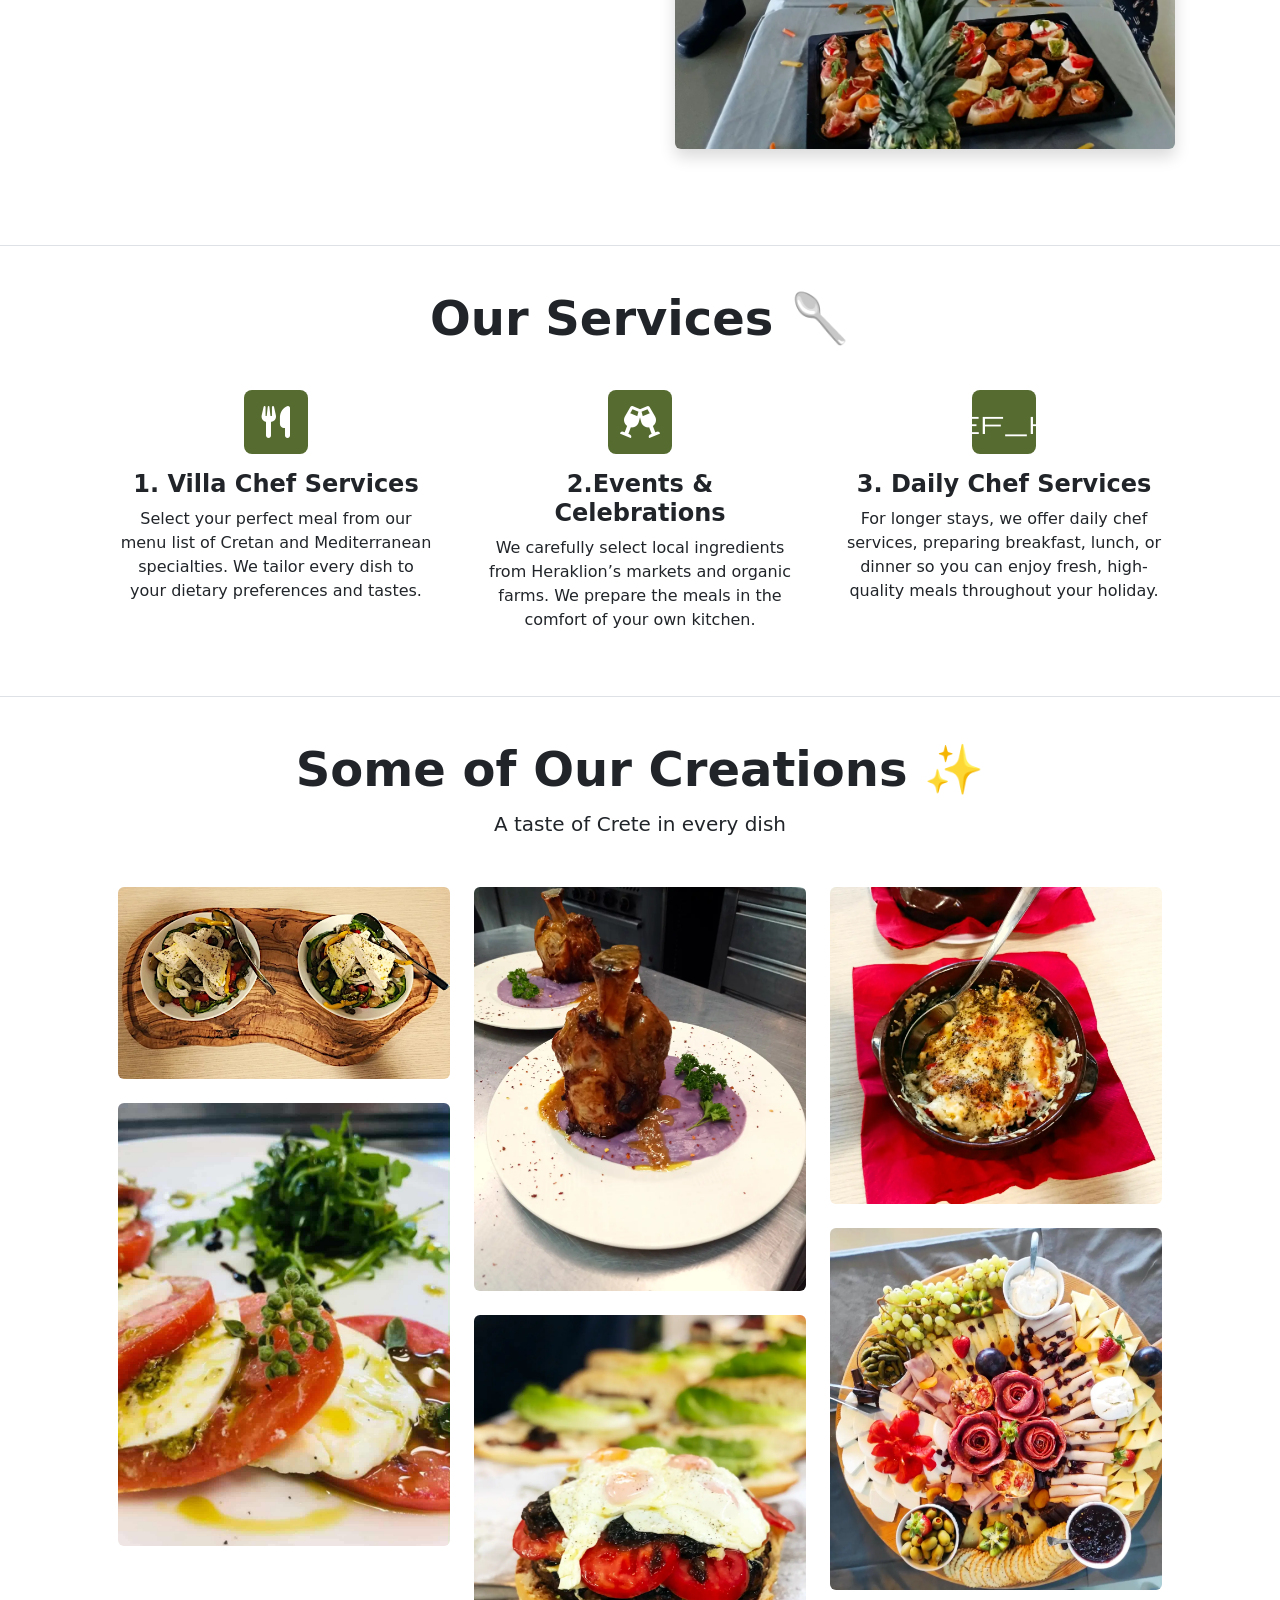
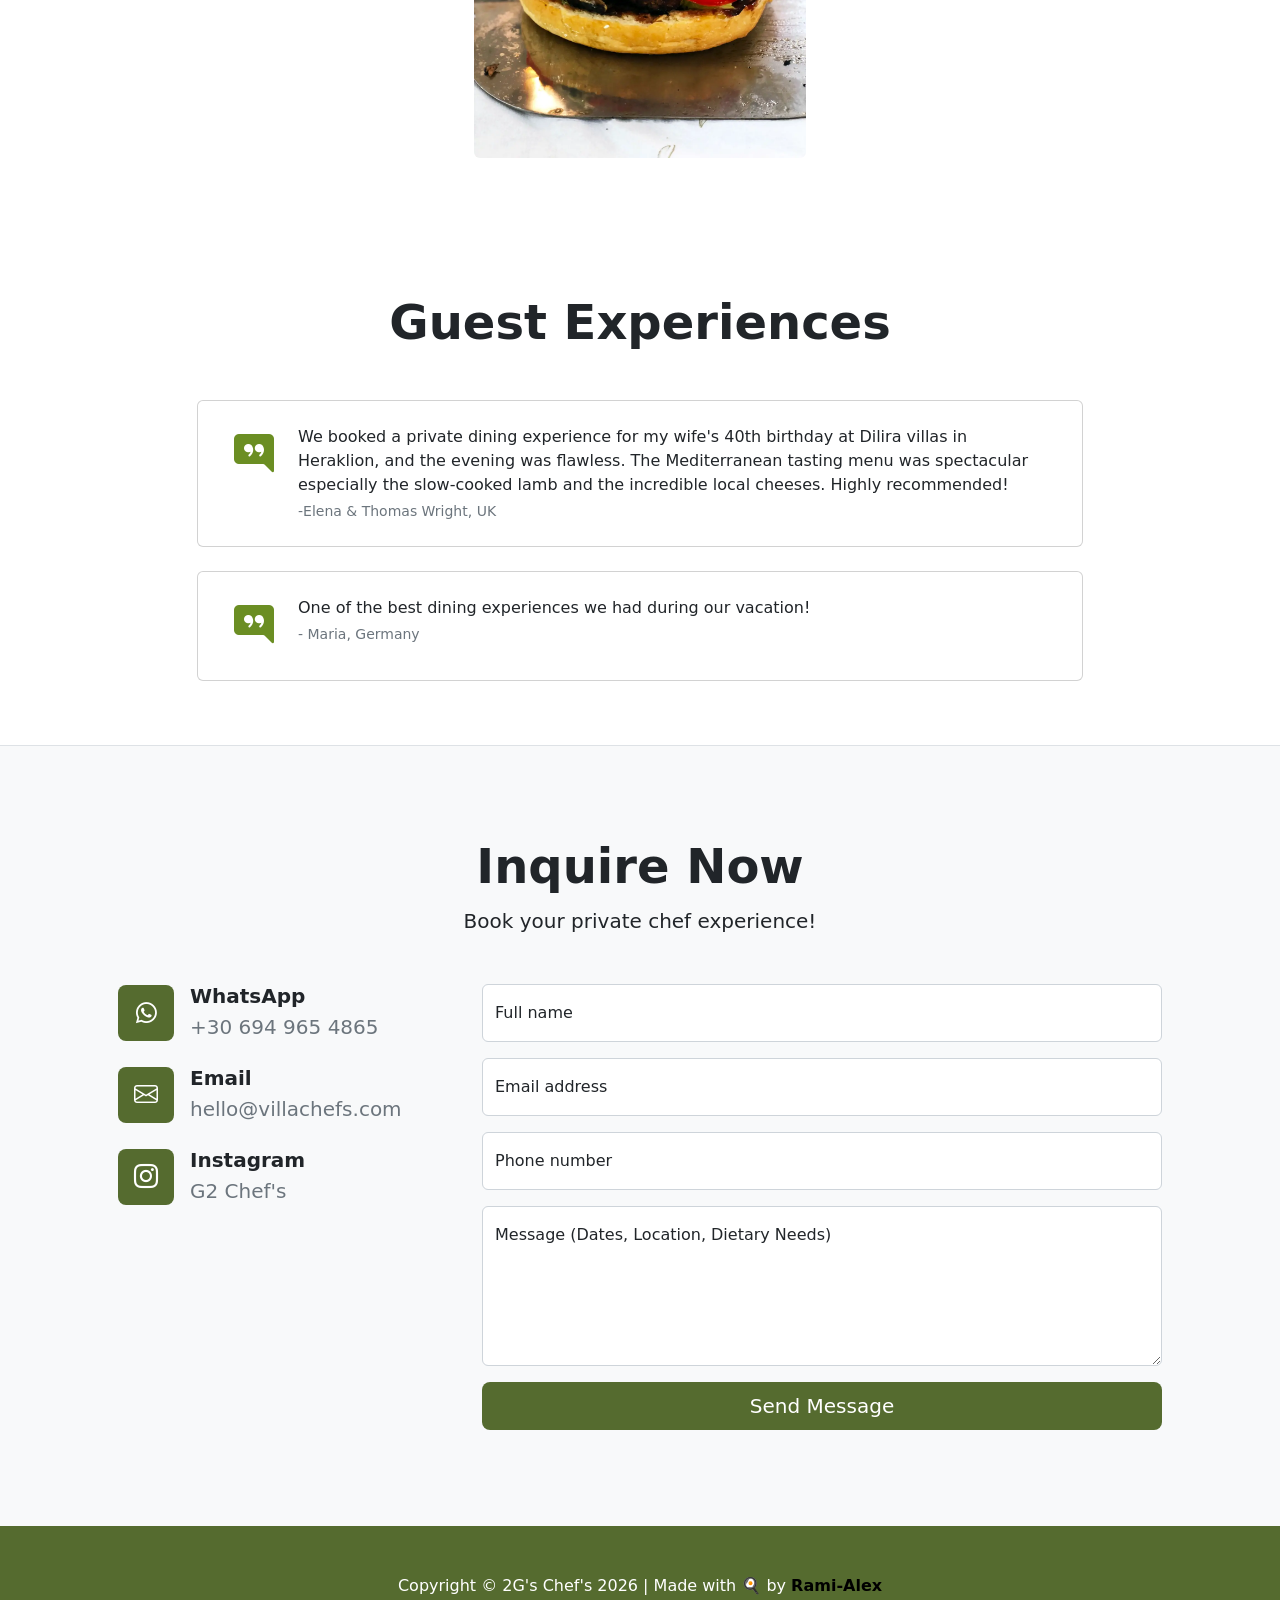
==== commit 61cd847c: "update homepage content" ====
--- a/index.html
+++ b/index.html
@@ -3,35 +3,85 @@
     <head>
         <meta charset="utf-8" />
         <meta name="viewport" content="width=device-width, initial-scale=1, shrink-to-fit=no" />
-        <meta name="description" content="" />
+        <meta name="description" content="Elevate your villa vacation with G2 Chefs. We offer premium private chef services, custom Mediterranean menus, and authentic Cretan dining experiences in Heraklion and across Crete."/>
         <meta name="author" content="" />
-        <title>Cretan Chefs Heraklion</title>
+        <title>Private Chef Heraklion | G2 Chefs | Authentic Cretan Cuisine</title>
         <!-- Favicon-->
         <link rel="icon" type="image/x-icon" href="assets/favicon.png" />
         <!-- Bootstrap icons-->
         <link href="https://cdn.jsdelivr.net/npm/bootstrap-icons@1.4.1/font/bootstrap-icons.css" rel="stylesheet" />
         <!-- Core theme CSS (includes Bootstrap)-->
         <link href="css/styles.css" rel="stylesheet" />
-        <!-- custom overrides -->
+        <!-- Font Awesome Icons -->
+        <link rel="stylesheet" href="https://cdnjs.cloudflare.com/ajax/libs/font-awesome/6.0.0/css/all.min.css">
+        <!-- Google Icons -->
+        <link rel="stylesheet" href="https://fonts.googleapis.com/css2?family=Material+Symbols+Outlined:opsz,wght,FILL,GRAD@24,400,0,0&icon_names=chef_hat" />
+        <!--Google Fonts  -->
+        <link rel="preconnect" href="https://fonts.googleapis.com">
+        <link rel="preconnect" href="https://fonts.gstatic.com" crossorigin>
+        <link href="https://fonts.googleapis.com/css2?family=Lato:wght@300;400;700&family=Lora:ital,wght@0,400;0,500;0,600;1,400;1,500&display=swap" rel="stylesheet">
+        <!-- Custom CSS -->
         <link href="css/custom.css" rel="stylesheet" />
-        <!-- Icons -->
-        <link rel="stylesheet" href="https://cdnjs.cloudflare.com/ajax/libs/font-awesome/6.0.0/css/all.min.css">
+            <script type="application/ld+json">
+        {
+        "@context": "https://schema.org",
+        "@type": "FoodEstablishment",
+        "name": "G2 Chefs",
+        "image": "https://www.YOURDOMAIN.com/images/2gs-chefs.webp",
+        "@id": "https://www.YOURDOMAIN.com",
+        "url": "https://www.YOURDOMAIN.com",
+        "telephone": "+306949654865",
+        "email": "hello@villachefs.com",
+        "priceRange": "€€€",
+        "description": "Elevate your villa vacation with G2 Chefs. We offer premium private chef services, custom Mediterranean menus, and authentic Cretan dining experiences in Heraklion and across Crete.",
+        "address": {
+            "@type": "PostalAddress",
+            "addressLocality": "Heraklion",
+            "addressRegion": "Crete",
+            "addressCountry": "GR"
+        },
+        "geo": {
+            "@type": "GeoCoordinates",
+            "latitude": 35.3387,
+            "longitude": 25.1442
+        },
+        "areaServed": [
+            {
+            "@type": "State",
+            "name": "Crete"
+            },
+            {
+            "@type": "City",
+            "name": "Heraklion"
+            }
+        ],
+        "sameAs": [
+            "https://www.instagram.com/YOUR-INSTAGRAM-HANDLE"
+        ]
+        }a
+        </script>
     </head>
-    <body>
+
+    <body class="d-flex flex-column min-vh-100">
         <!-- Responsive navbar-->
         <nav class="navbar navbar-expand-lg navbar-dark bg-dark sticky-top">
-            <div class="container px-5">
-                <a class="navbar-brand" href="#home">Private dining by G2 Chef's</a>
+            <div class="container px-3 px-lg-5">
+                <a class="navbar-brand text-wrap" style="max-width: 75%;" href="#home">Private dining by G2 Chef's</a>
                 <button class="navbar-toggler" type="button" data-bs-toggle="collapse" data-bs-target="#navbarSupportedContent" aria-controls="navbarSupportedContent" aria-expanded="false" aria-label="Toggle navigation"><span class="navbar-toggler-icon"></span></button>
                 <div class="collapse navbar-collapse" id="navbarSupportedContent">
                     <ul class="navbar-nav ms-auto mb-2 mb-lg-0">
                         <li class="nav-item"><a class="nav-link active" aria-current="page" href="#home">Home</a></li>
                         <li class="nav-item"><a class="nav-link" href="#about">About</a></li>
                         <li class="nav-item"><a class="nav-link" href="#services">Services</a></li>
-                        <li class="nav-item"><a class="nav-link" href="#!">Menu</a></li>
+                        <li class="nav-item"><a class="nav-link" href="menu.html">Menu</a></li>
                         <li class="nav-item"><a class="nav-link" href="#contact">Contact</a></li>
-
                     </ul>
+                    <div class="d-flex align-items-center ms-lg-4 mt-3 mt-lg-0">
+                        <div class="btn-group" role="group" aria-label="Language switcher">
+                            <a href="index.html" class="btn btn-sm btn-light fw-bold text-dark px-3">EN</a>
+                            <a href="index-gr.html" class="btn btn-sm btn-outline-light px-3">GR</a>
+                        </div>
+                    </div>
                 </div>
             </div>
         </nav>
@@ -48,11 +98,11 @@
                 <div class="row gx-5 justify-content-center">
                     <div class="col-lg-6">
                         <div class="text-center my-5">
-                            <h1 class="display-5 fw-bolder text-white mb-2">G2 Chefs</h1>
-                            <h2 class="display-6 fw-bolder text-white mb-2">~Private Dining Experiences~</h2>
-                            <p class="lead text-white-50 mb-4">Personal chef experiences, private events and exclusive dinners.</p>
+                            <h1 class="display-6 fw-bolder text-white mb-2">G2 Chefs | Private Chef Heraklion</h1>
+                            <h2 class="display-6 fw-bolder text-white mb-2">~ Exclusive Cretan Dining ~</h2>
+                            <p class="lead text-white mb-4">Personal chef experiences, private events and exclusive dinners.</p>
                             <div class="d-grid gap-3 d-sm-flex justify-content-sm-center">
-                                <a class="btn main-button btn-lg px-4 me-sm-3" href="#menu">See Menu</a>
+                                <a class="btn main-button btn-lg px-4 me-sm-3" href="menu.html">See Menu</a>
                                 <a class="btn btn-outline-light btn-lg px-4" href="#contact">Contact us</a>
                             </div>
                         </div>
@@ -66,7 +116,7 @@
                 <div class="row flex-md-row-reverse align-items-center g-5 py-5">
                     <div class="d-none d-md-block col-md-6 col-lg-6">
                         <img 
-                            src="images/2gs-chefs.webp"
+                            src="/images/2gs-chefs.webp"
                             class="d-block mx-auto img-fluid rounded shadow"
                             alt="G2 Chefs Giorgos"
                             width="500"
@@ -75,7 +125,7 @@
                         />
                     </div>
                         <div class="col-lg-6 col-md-6">
-                            <h1 class="display-5 fw-bold text-body-emphasis lh-1 mb-3">Meet the Chefs</h1>
+                            <h2 class="display-5 fw-bold text-body-emphasis lh-1 mb-3">Meet the Chefs</h2>
                             <p class="lead">
                                 G2 Chefs was created by two chefs named Giorgos who share a passion for refined Mediterranean cuisine and unforgettable dining experiences.
                                 With years of experience in professional kitchens and private events, they create personalized menus designed for each occasion.
@@ -98,20 +148,27 @@
                 </div>
                 <div class="row gx-5 text-center">
                     <div class="col-lg-4 mb-5 mb-lg-0">
-                        <div class="feature custom-bg text-white rounded-3 mb-3"><i class="bi bi-file-earmark-text"></i></div>                    
-                        <h2 class="h4 fw-bolder">1. You Choose the Menu</h2>
+                        <div class="feature custom-bg text-white rounded-3 mb-3"><i class="fa-solid fa-utensils"></i></div>                    
+                        <h3 class="h4 fw-bolder">1. Villa Chef Services</h3>
                         <p>Select your perfect meal from our menu list of Cretan and Mediterranean specialties. We tailor every dish to your dietary preferences and tastes.</p>
                     </div>
                     <div class="col-lg-4 mb-5 mb-lg-0">
-                        <div class="feature custom-bg text-white rounded-3 mb-3"><i class="fa-solid fa-mitten"></i></div>  
-                        <h2 class="h4 fw-bolder">2. We Shop & Cook</h2>
-                        <p>We choose local ingredients from Heraklion’s markets and organic farms. We prepare the meals in the comfort of your own kitchen.</p>
+                        <div class="feature custom-bg text-white rounded-3 mb-3"><i class="fa-solid fa-champagne-glasses"></i></div>  
+                        <h3 class="h4 fw-bolder">2.Events & Celebrations</h3>
+                        <p>We carefully select local ingredients from Heraklion’s markets and organic farms. We prepare the meals in the comfort of your own kitchen.</p>
                     </div>
                     <div class="col-lg-4">
-                        <div class="feature custom-bg text-white rounded-3 mb-3"><i class="bi bi-stars"></i></div>
-                        <h2 class="h4 fw-bolder">3. We Serve & Clean</h2>
-                        <p>Once the meal is finished, we handle the entire cleanup leaving your kitchen spotless so you can focus on the rest of your evening.</p>
-                    </div>
+                        <div class="feature custom-bg text-white rounded-3 mb-3"><span class="material-symbols-outlined md-48">chef_hat</span></div>
+                        <h3 class="h4 fw-bolder">3. Daily Chef Services</h3>
+                        <p>For longer stays, we offer daily chef services, preparing breakfast, lunch, or dinner so you can enjoy fresh, high-quality meals throughout your holiday.</p>
+                    </div>
+                    <!-- <div class="card" style="width: 18rem;">
+                        <img class="card-img-top" src="images/domate-feta.jpeg" alt="Card image cap">
+                        <div class="card-body">
+                            <h2 class="h4 fw-bolder">2.Events & Celebrations</h2>
+                            <p class="card-text">We choose local ingredients from Heraklion’s markets and organic farms. We prepare the meals in the comfort of your own kitchen.</p>
+                        </div>
+                    </div> -->
                 </div>
             </div>
         </section>
@@ -124,8 +181,8 @@
                 </div>
                 <div class="row">
                     <div class="col-lg-4 col-md-4 mb-4 mb-lg-0">
-                        <img src="images/greek-salad.webp" class="w-100 shadow-1-strong rounded mb-4" alt="Cretan Dish 1" />
-                        <img src="images/domate-feta.jpeg" class="w-100 shadow-1-strong rounded mb-4" alt="Cretan Dish 2" />
+                        <img src="/images/greek-salad.webp" class="w-100 shadow-1-strong rounded mb-4" alt="Cretan Dish 1" />
+                        <img src="/images/domate-feta.jpeg" class="w-100 shadow-1-strong rounded mb-4" alt="Cretan Dish 2" />
                     </div>
 
                     <div class="col-lg-4 col-md-4 mb-4 mb-lg-0">
@@ -134,7 +191,7 @@
                     </div>
 
                     <div class="col-lg-4 col-md-4 mb-4 mb-lg-0">
-                        <img src="images/bouyiourdi.webp" class="w-100 shadow-1-strong rounded mb-4" alt="Cretan Dish 5" />
+                        <img src="/images/bouyiourdi.webp" class="w-100 shadow-1-strong rounded mb-4" alt="Cretan Dish 5" />
                         <img src="images/cheese-plato.webp" class="w-100 shadow-1-strong rounded mb-0" alt="Cretan Dish 6" />
                     </div>
                 </div>
@@ -214,8 +271,8 @@
                                     <div class="d-flex">
                                         <div class="flex-shrink-0"><i class="bi bi-chat-right-quote-fill fs-1" style="color: #6B8E23;"></i></div>
                                         <div class="ms-4">
-                                            <p class="mb-1">The whole team was a huge help with putting things together for our company and brand. We will be hiring them again in the near future for additional work!</p>
-                                            <div class="small text-muted">- Client Name, Location</div>
+                                            <p class="mb-1">One of the best dining experiences we had during our vacation!</p>
+                                            <div class="small text-muted">- Maria, Germany</div>
                                         </div>
                                     </div>
                                 </div>
@@ -288,12 +345,12 @@
                                 <i class="fab fa-whatsapp"></i>
                             </div>
                             <div>
-                                <h5 class="fw-bolder mb-1">WhatsApp</h5>
+                                <h3 class="h5 fw-bolder mb-1">WhatsApp</h3>
                                 <a href="https://wa.me/301234567890" target="_blank" class="text-decoration-none text-muted fs-5">+30 694 965 4865</a>
                             </div>
                         </div>
 
-                        <div class="d-flex align-items-center mb-4">
+                        <!-- <div class="d-flex align-items-center mb-4">
                             <div class="text-white rounded-3 me-3" style="background-color: #556b2f; width: 3.5rem; height: 3.5rem; display: flex; align-items: center; justify-content: center; font-size: 1.5rem;">
                                 <i class="bi bi-telephone"></i>
                             </div>
@@ -301,15 +358,25 @@
                                 <h5 class="fw-bolder mb-1">Call Us</h5>
                                 <a href="tel:+301234567890" class="text-decoration-none text-muted fs-5">+30 123 456 7890</a>
                             </div>
-                        </div>
+                        </div> -->
 
                         <div class="d-flex align-items-center mb-4">
                             <div class="text-white rounded-3 me-3" style="background-color: #556b2f; width: 3.5rem; height: 3.5rem; display: flex; align-items: center; justify-content: center; font-size: 1.5rem;">
                                 <i class="bi bi-envelope"></i>
                             </div>
                             <div>
-                                <h5 class="fw-bolder mb-1">Email</h5>
+                                <h3 class="h5 fw-bolder mb-1">Email</h3>
                                 <a href="mailto:hello@villachefs.com" class="text-decoration-none text-muted fs-5">hello@villachefs.com</a>
+                            </div>
+                        </div>
+
+                         <div class="d-flex align-items-center mb-4">
+                            <div class="text-white rounded-3 me-3" style="background-color: #556b2f; width: 3.5rem; height: 3.5rem; display: flex; align-items: center; justify-content: center; font-size: 1.5rem;">
+                                <i class="bi bi-instagram"></i>
+                            </div>
+                            <div>
+                                <h3 class="h5 fw-bolder mb-1">Instagram</h3>
+                                <a href="" class="text-decoration-none text-muted fs-5">G2 Chef's</a>
                             </div>
                         </div>
                     </div>
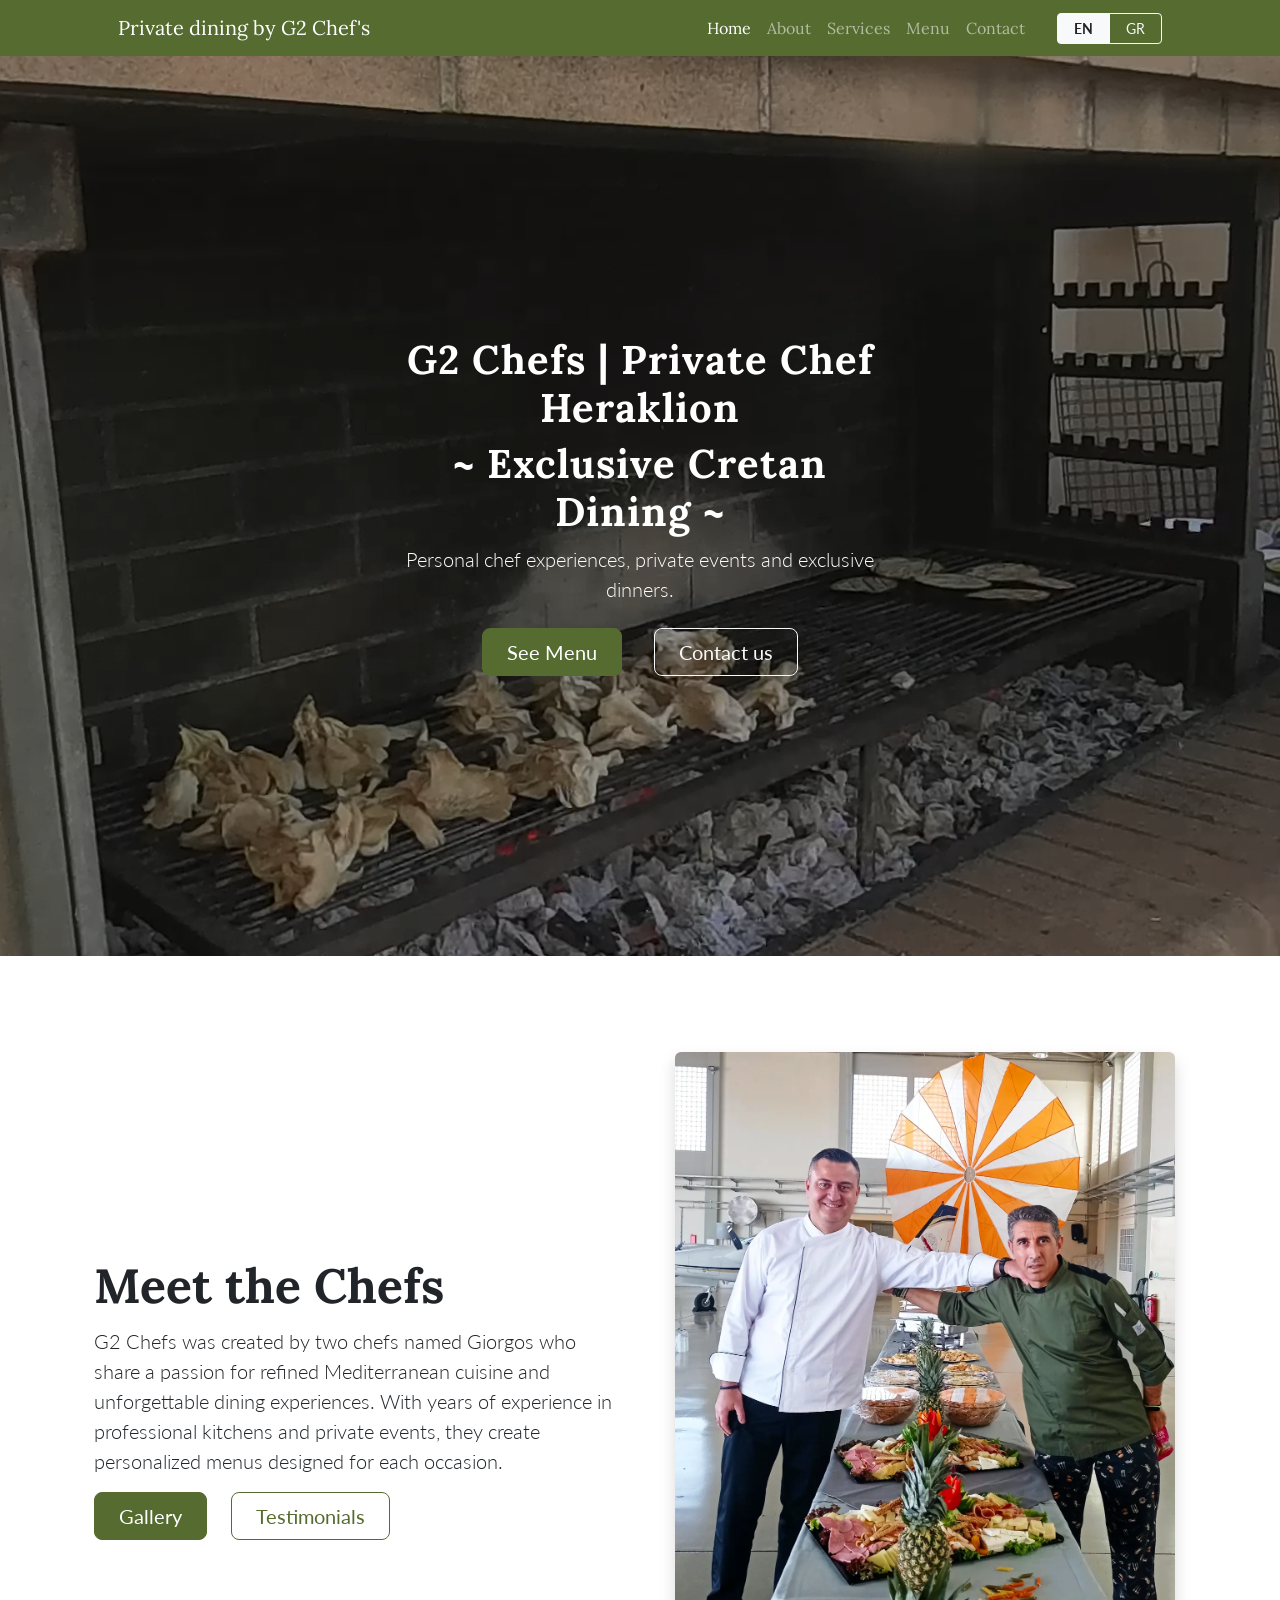
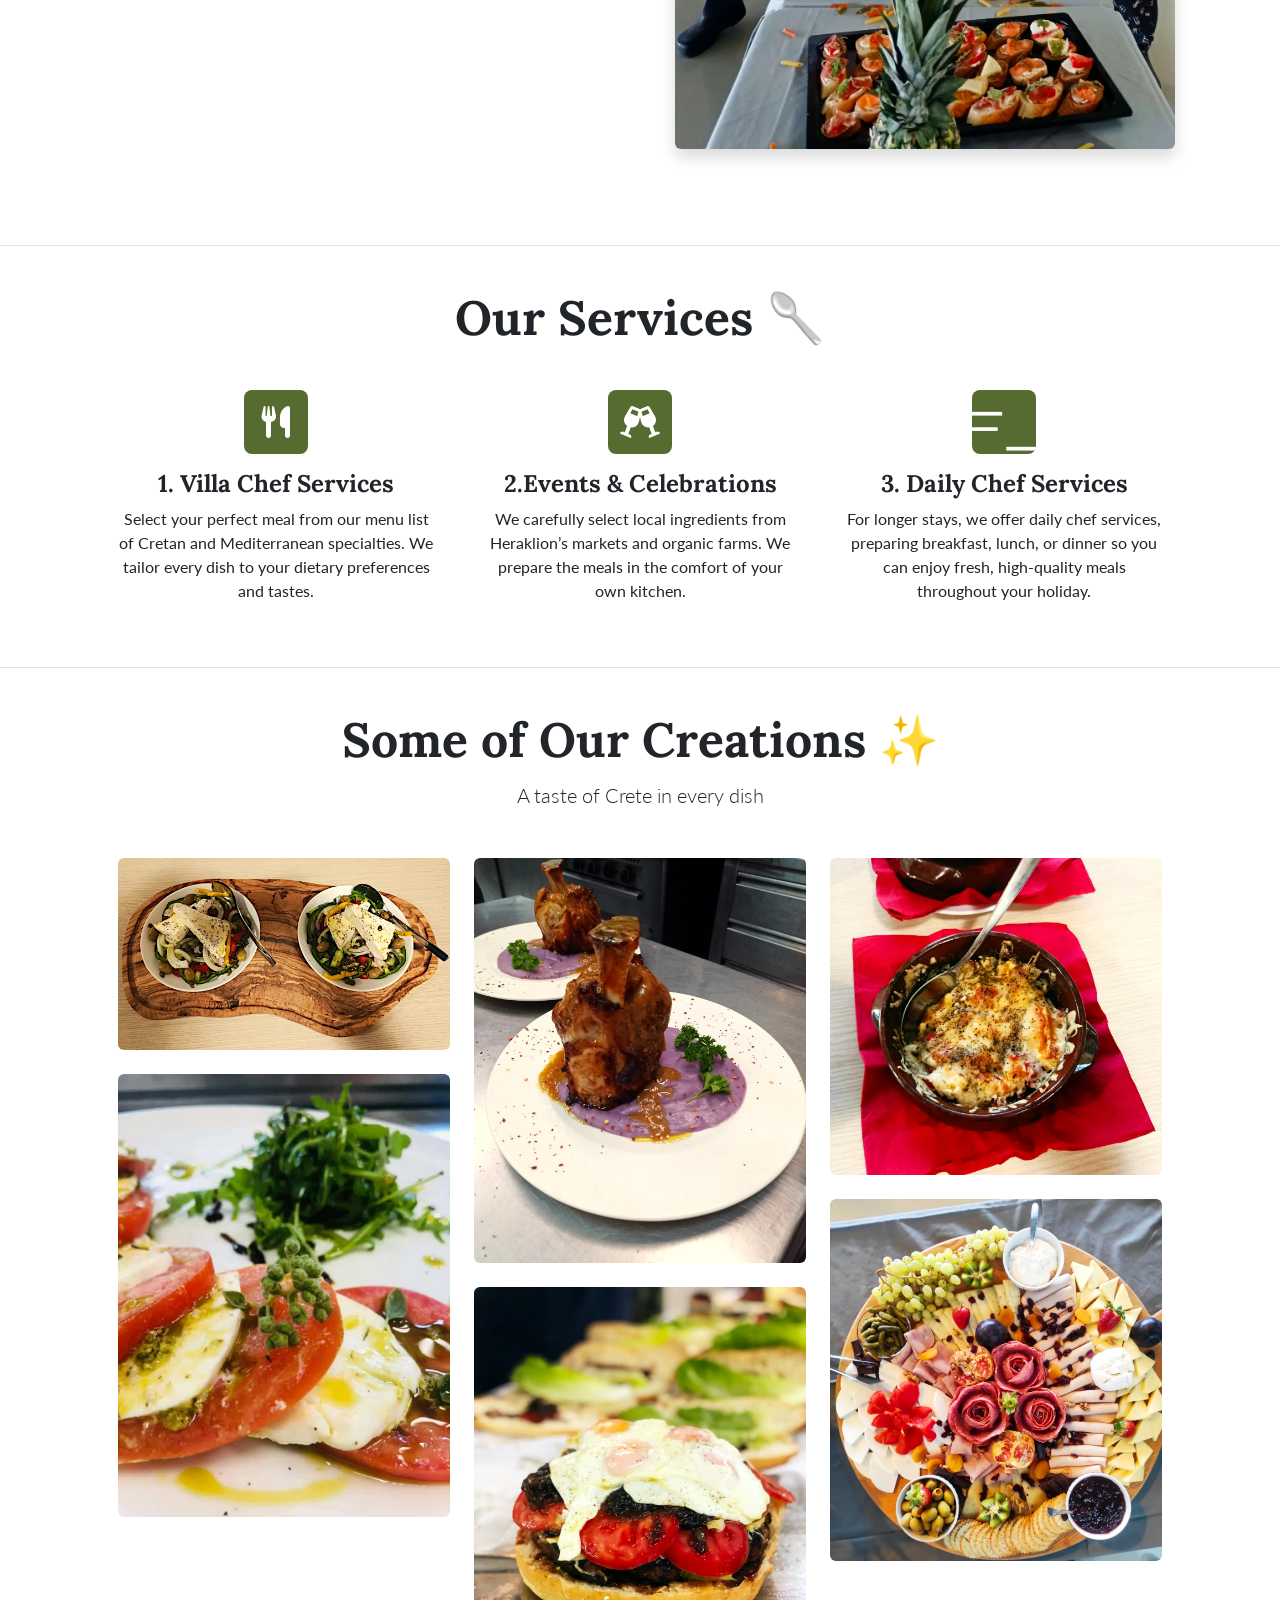
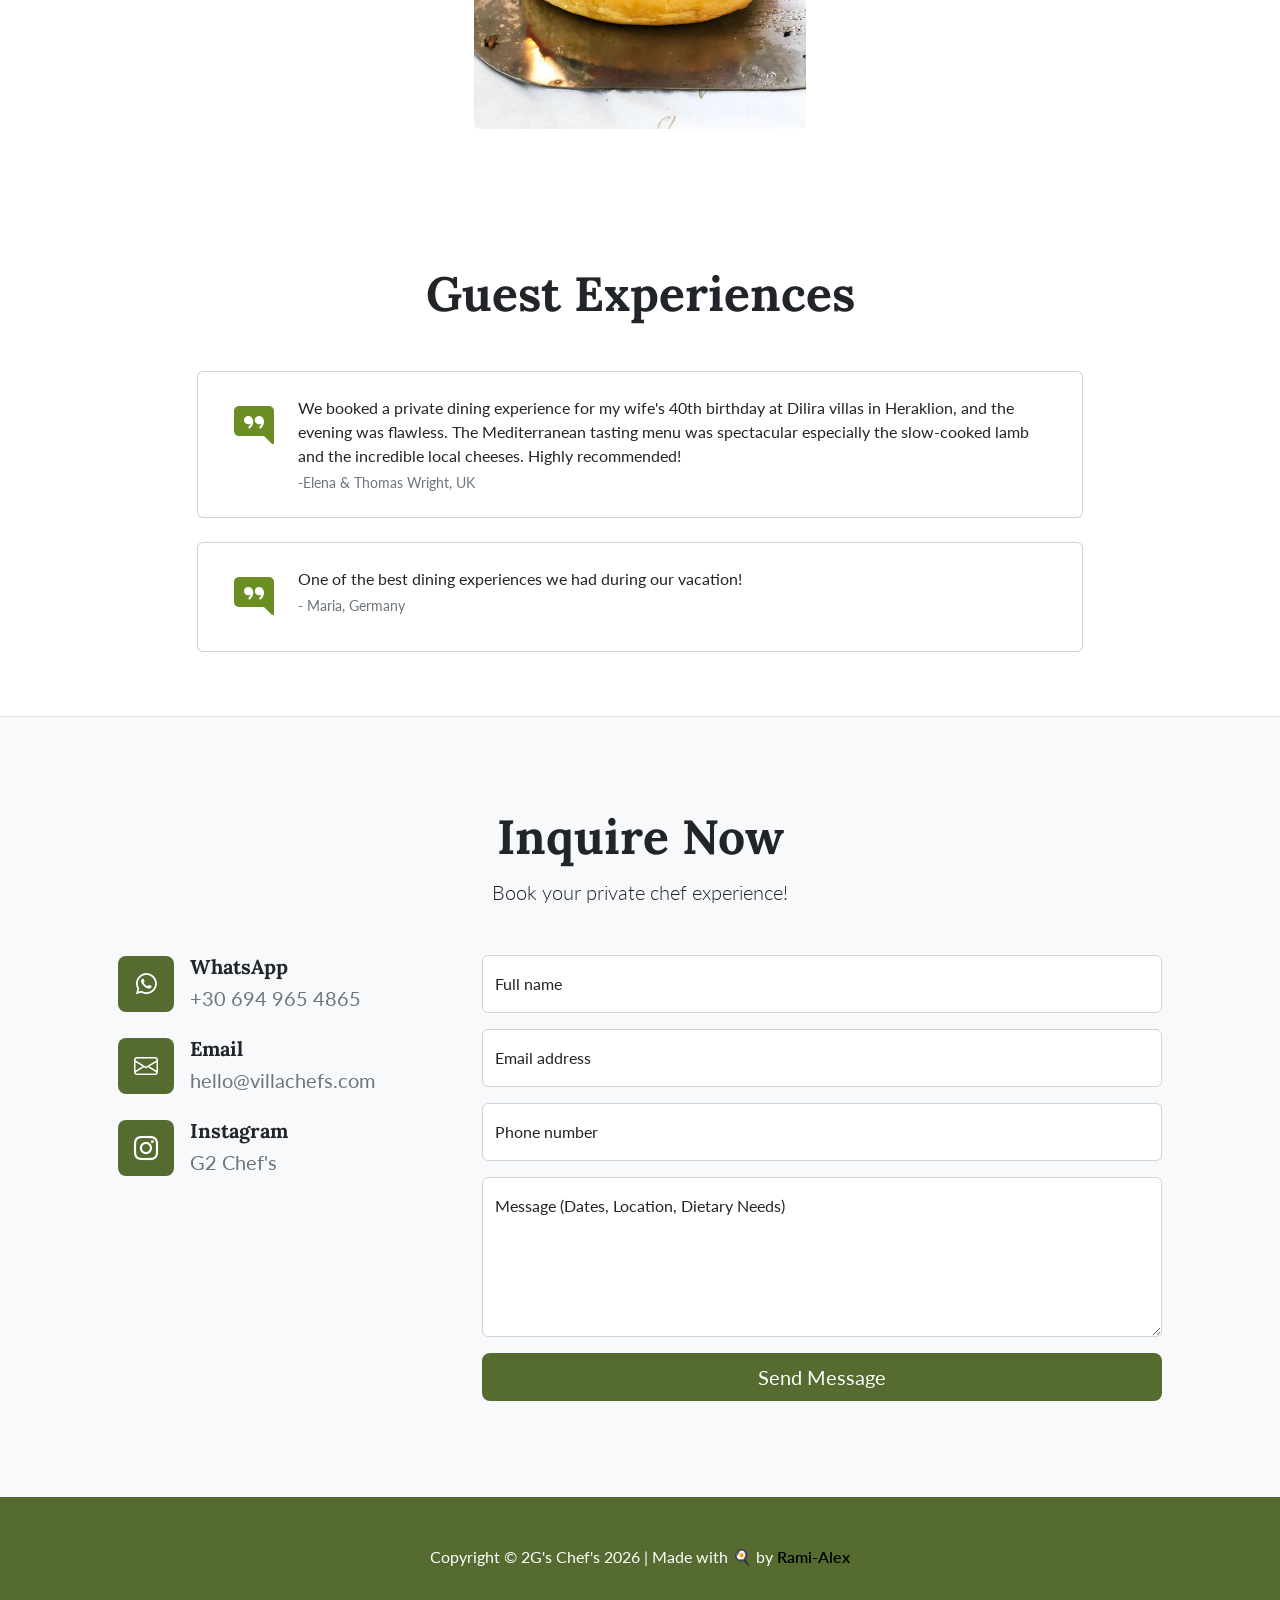
==== commit c0f890bf: "images" ====
--- a/index.html
+++ b/index.html
@@ -116,7 +116,7 @@
                 <div class="row flex-md-row-reverse align-items-center g-5 py-5">
                     <div class="d-none d-md-block col-md-6 col-lg-6">
                         <img 
-                            src="/images/2gs-chefs.webp"
+                            src="images/2gs-chefs.webp"
                             class="d-block mx-auto img-fluid rounded shadow"
                             alt="G2 Chefs Giorgos"
                             width="500"
@@ -181,8 +181,8 @@
                 </div>
                 <div class="row">
                     <div class="col-lg-4 col-md-4 mb-4 mb-lg-0">
-                        <img src="/images/greek-salad.webp" class="w-100 shadow-1-strong rounded mb-4" alt="Cretan Dish 1" />
-                        <img src="/images/domate-feta.jpeg" class="w-100 shadow-1-strong rounded mb-4" alt="Cretan Dish 2" />
+                        <img src="images/greek-salad.webp" class="w-100 shadow-1-strong rounded mb-4" alt="Cretan Dish 1" />
+                        <img src="images/domate-feta.jpeg" class="w-100 shadow-1-strong rounded mb-4" alt="Cretan Dish 2" />
                     </div>
 
                     <div class="col-lg-4 col-md-4 mb-4 mb-lg-0">
@@ -191,7 +191,7 @@
                     </div>
 
                     <div class="col-lg-4 col-md-4 mb-4 mb-lg-0">
-                        <img src="/images/bouyiourdi.webp" class="w-100 shadow-1-strong rounded mb-4" alt="Cretan Dish 5" />
+                        <img src="images/bouyiourdi.webp" class="w-100 shadow-1-strong rounded mb-4" alt="Cretan Dish 5" />
                         <img src="images/cheese-plato.webp" class="w-100 shadow-1-strong rounded mb-0" alt="Cretan Dish 6" />
                     </div>
                 </div>
--- a/css/custom.css
+++ b/css/custom.css
@@ -50,9 +50,35 @@
     background-image: none !important;    /* Removes the Bootstrap gradient */
 }
 /* Change the icon color itself */
-.feature.custom-bg i {
+.feature .custom-bg i {
     color: #ffffff; 
 }
+/* Chef Icon Size */
+.md-48{
+    font-size: 48px;
+}
+
+/* ==========================================
+   GLOBAL TYPOGRAPHY
+   ========================================== */
+
+/* 1. Clean, modern font for all paragraph text */
+body {
+    font-family: 'Lato', sans-serif !important;
+}
+
+/* 2. Elegant, classic serif font for all titles and brand names */
+h1, h2, h3, h4, h5, h6, li,
+.display-1, .display-2, .display-3, .display-4, .display-5, .display-6, 
+.navbar-brand {
+    font-family: 'Lora', serif !important;
+}
+
+/* Optional: Add a touch of elegance to the italicized subtitle */
+.display-6 {
+    letter-spacing: 1px;
+}
+
 #hero{
     display: flex;
       justify-content: center;
@@ -92,4 +118,70 @@
 
 #how-it-works{
     background-color: #556b2f;
+}
+
+/* ==========================================
+   MENU PAGE TYPOGRAPHY & STYLING
+   ========================================== */
+
+/* Menu Category Titles (e.g., APPETIZERS, MAIN COURSE) */
+.menu-category-title {
+    font-family: 'Lato', sans-serif;
+    text-transform: uppercase;
+    letter-spacing: 3px;
+    color: #556b2f;
+    font-size: 0.9rem;
+    font-weight: 700;
+    margin-top: 2.5rem;
+    margin-bottom: 1rem;
+    border-bottom: 1px solid #e0e0e0;
+    padding-bottom: 0.5rem;
+}
+
+/* Specific Dish Name */
+.dish-name {
+    font-family: 'Lora', serif;
+    font-size: 1.3rem;
+    font-weight: 600;
+    color: #212529;
+    margin-bottom: 0.25rem;
+}
+
+/* Dish Ingredients / Description */
+.dish-description {
+    font-family: 'Lato', sans-serif;
+    font-size: 0.95rem;
+    color: #6c757d;
+    font-style: italic;
+    margin-bottom: 1.5rem;
+}
+
+/* Style the Tab Buttons to match your Olive Green */
+.nav-pills .nav-link.active, .nav-pills .show>.nav-link {
+    background-color: #556b2f !important;
+    color: white !important;
+}
+.nav-pills .nav-link {
+    color: #556b2f;
+    font-family: 'Lora', serif;
+    font-weight: 500;
+    margin: 0.25rem;
+    border: 1px solid transparent;
+}
+.nav-pills .nav-link:hover {
+    border: 1px solid #556b2f;
+}
+
+/* Elegant Separator for the Breakfast List */
+.elegant-list li {
+    display: inline-block;
+    margin: 0 12px; /* Space between the items */
+}
+
+.elegant-list li::before {
+    content: "♦";
+    color: #556b2f;
+    font-size: 0.7rem;
+    margin-right: 10px; /* Space between diamond and text */
+    vertical-align: middle;
 }
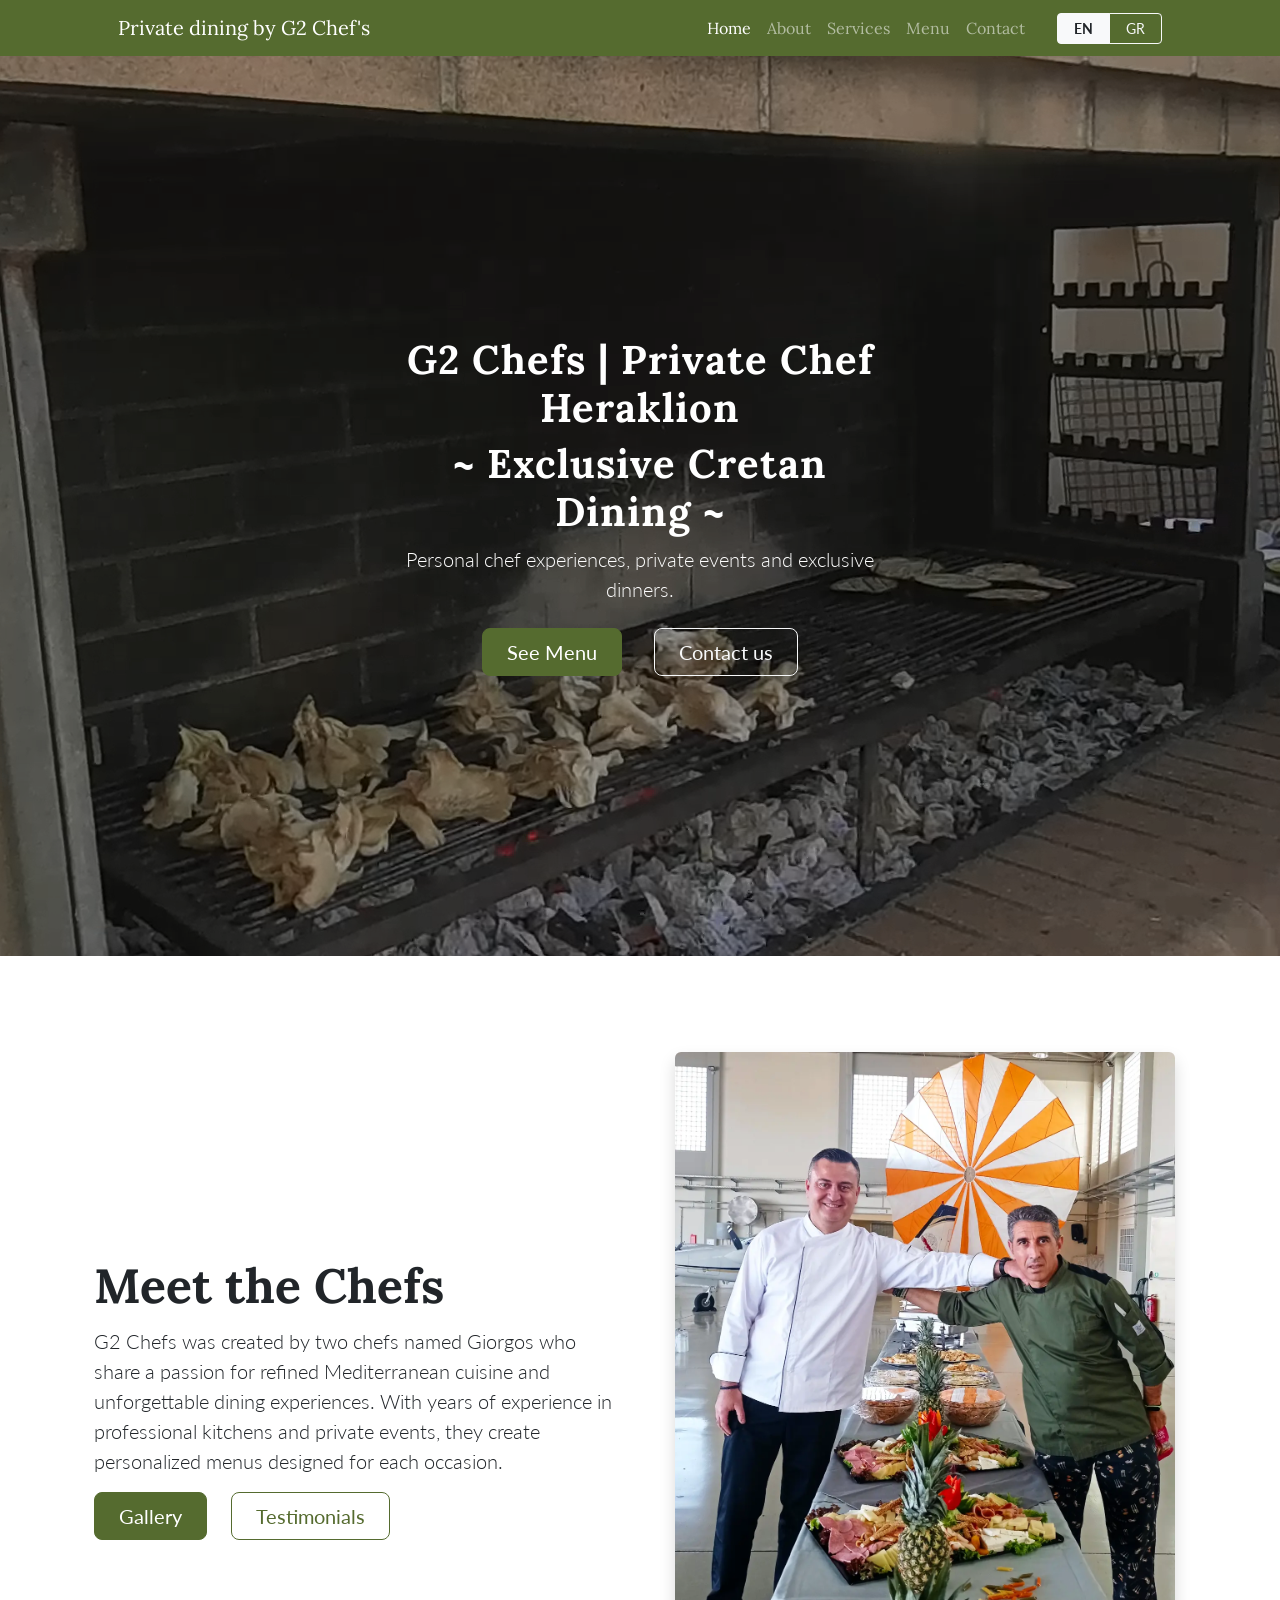
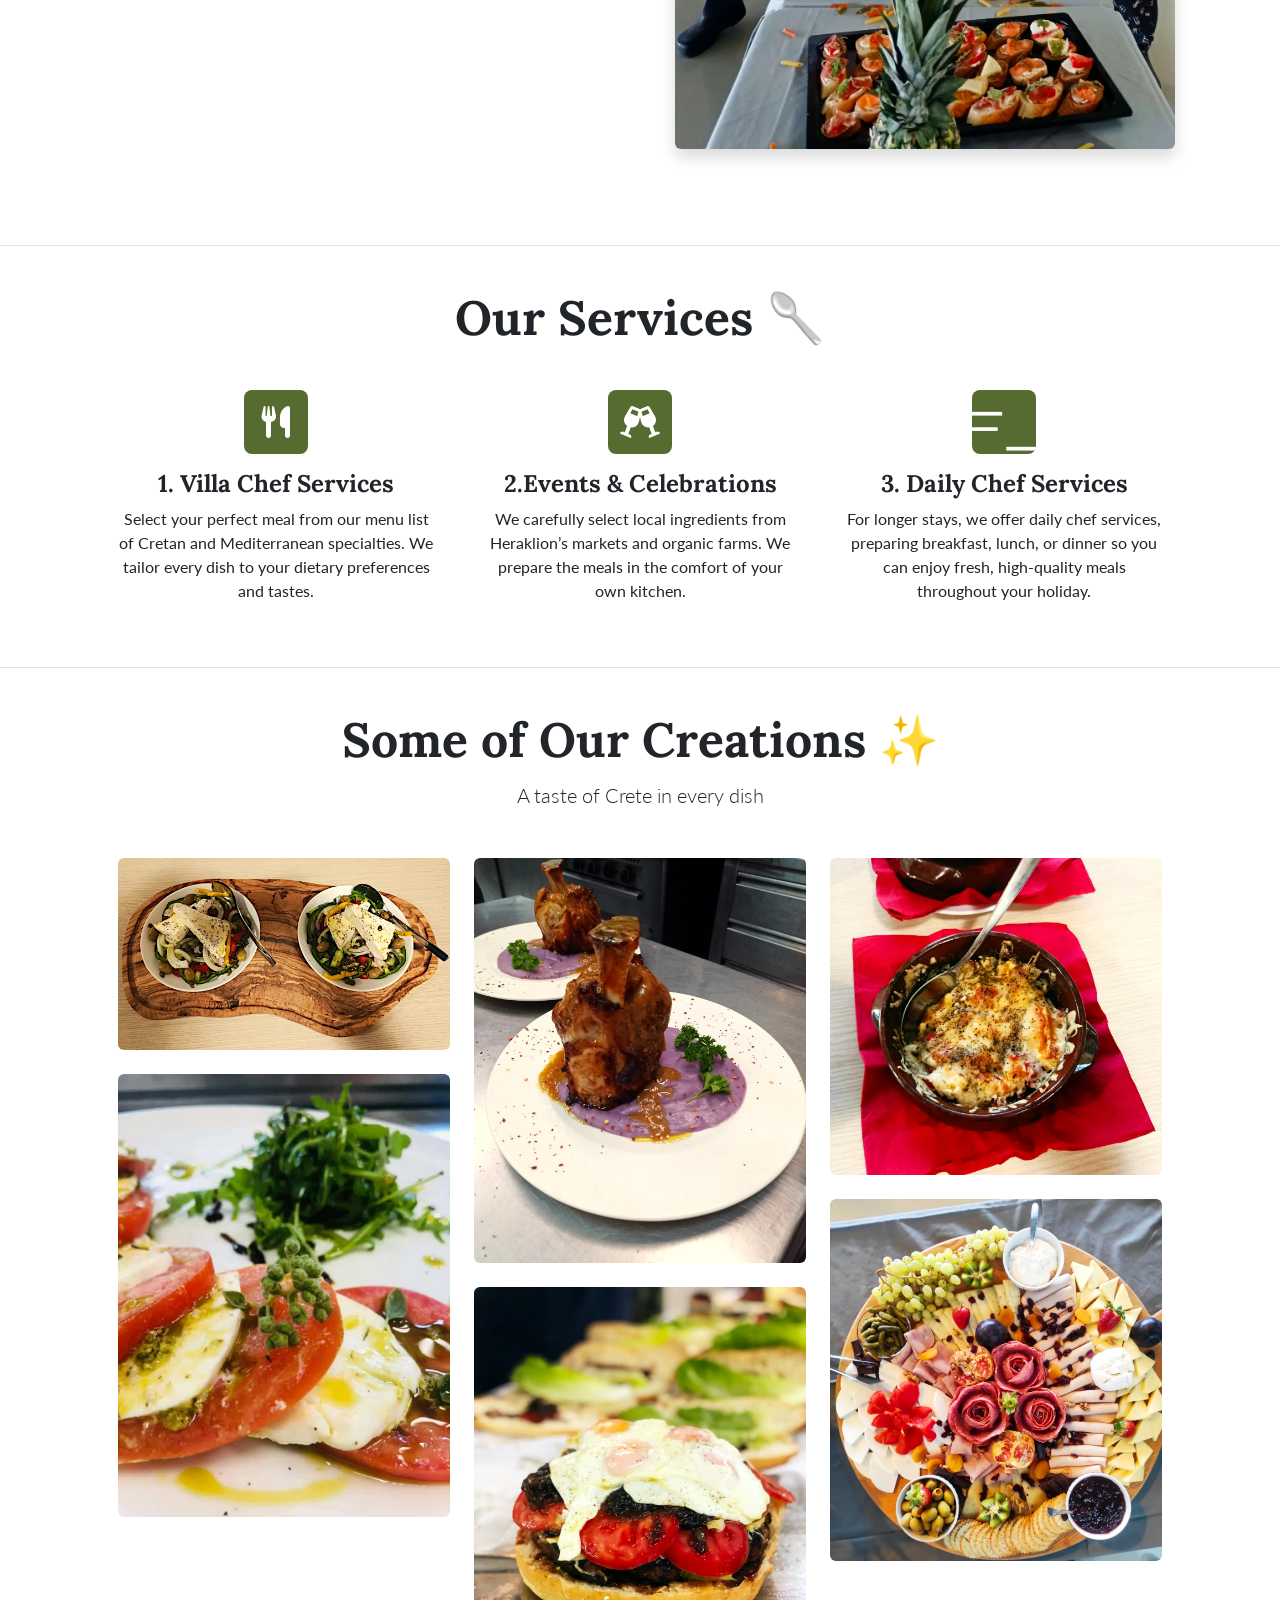
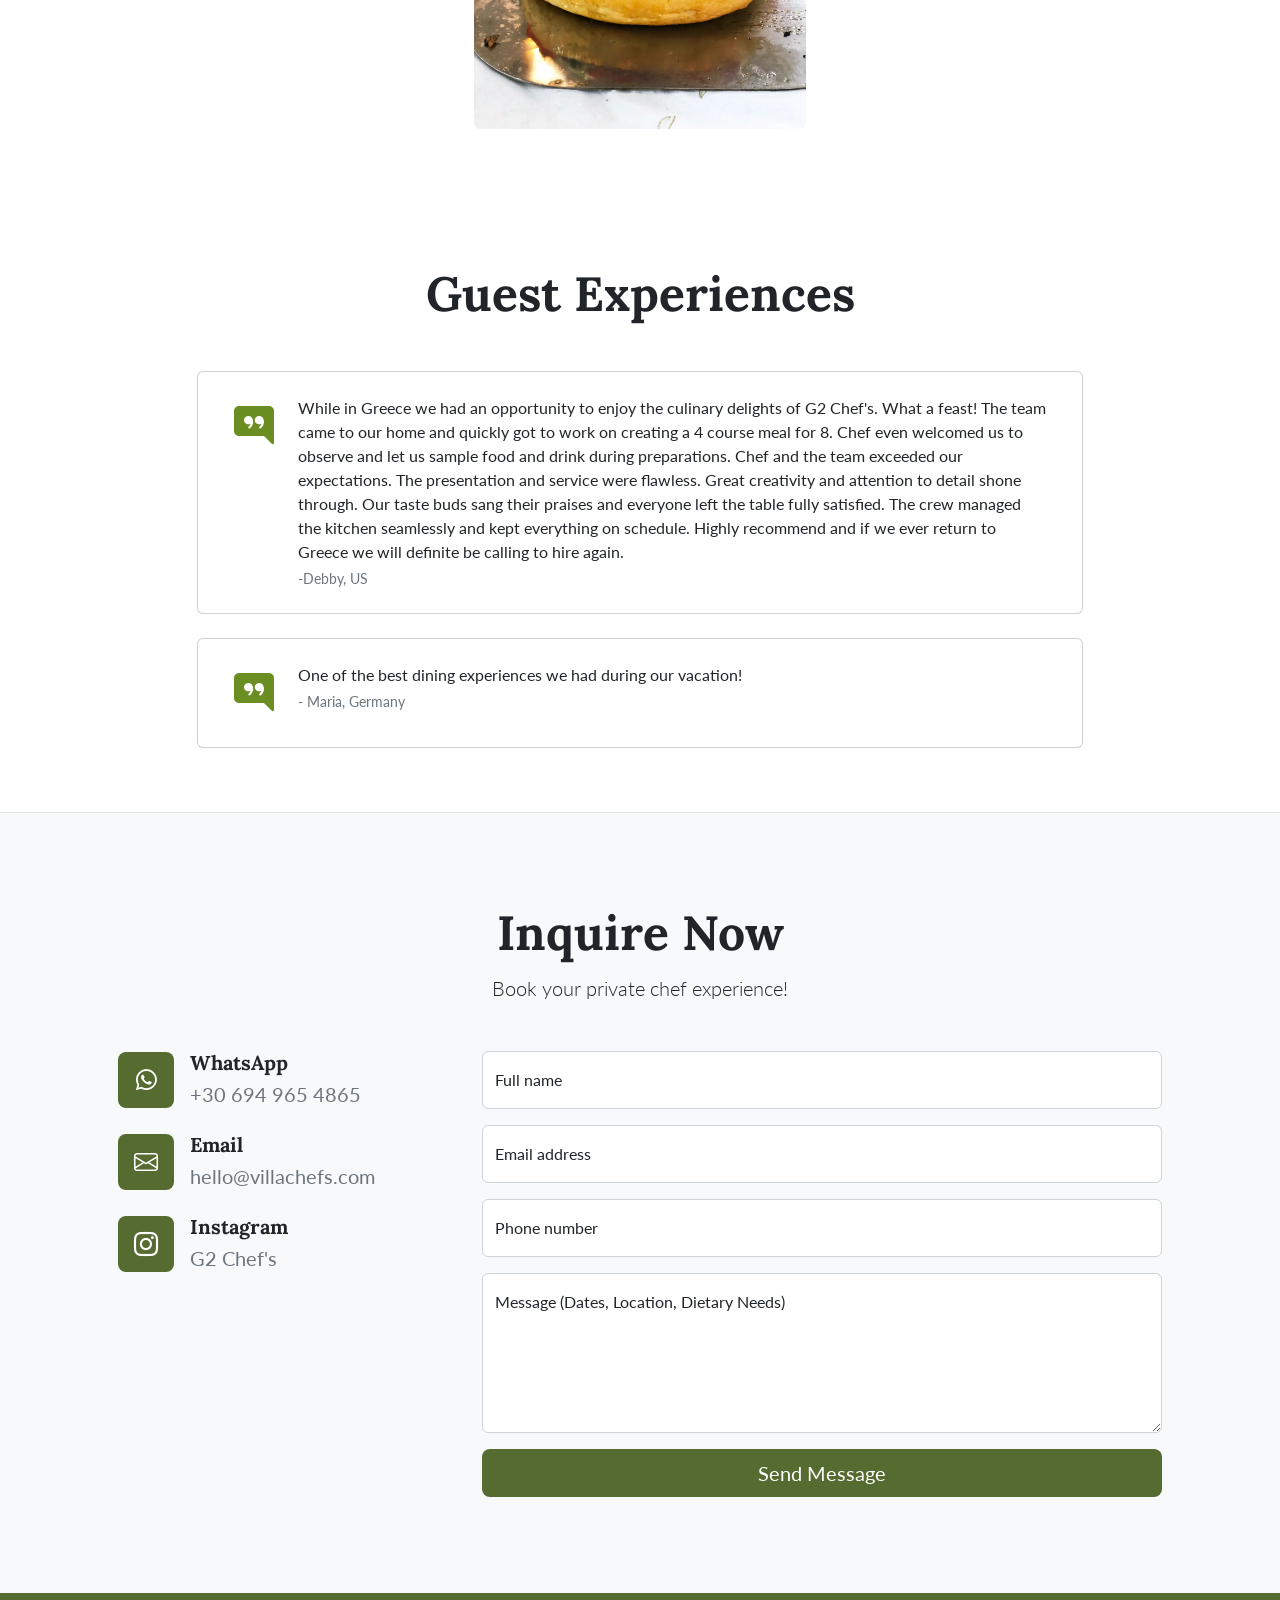
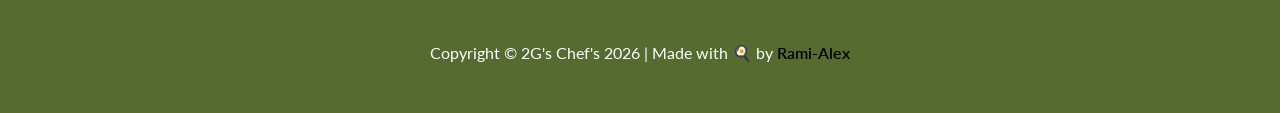
==== commit a70823ff: "-" ====
--- a/index.html
+++ b/index.html
@@ -116,7 +116,7 @@
                 <div class="row flex-md-row-reverse align-items-center g-5 py-5">
                     <div class="d-none d-md-block col-md-6 col-lg-6">
                         <img 
-                            src="images/2gs-chefs.webp"
+                            src="/images/2gs-chefs.webp"
                             class="d-block mx-auto img-fluid rounded shadow"
                             alt="G2 Chefs Giorgos"
                             width="500"
@@ -181,8 +181,8 @@
                 </div>
                 <div class="row">
                     <div class="col-lg-4 col-md-4 mb-4 mb-lg-0">
-                        <img src="images/greek-salad.webp" class="w-100 shadow-1-strong rounded mb-4" alt="Cretan Dish 1" />
-                        <img src="images/domate-feta.jpeg" class="w-100 shadow-1-strong rounded mb-4" alt="Cretan Dish 2" />
+                        <img src="/images/greek-salad.webp" class="w-100 shadow-1-strong rounded mb-4" alt="Cretan Dish 1" />
+                        <img src="/images/domate-feta.jpeg" class="w-100 shadow-1-strong rounded mb-4" alt="Cretan Dish 2" />
                     </div>
 
                     <div class="col-lg-4 col-md-4 mb-4 mb-lg-0">
@@ -191,7 +191,7 @@
                     </div>
 
                     <div class="col-lg-4 col-md-4 mb-4 mb-lg-0">
-                        <img src="images/bouyiourdi.webp" class="w-100 shadow-1-strong rounded mb-4" alt="Cretan Dish 5" />
+                        <img src="/images/bouyiourdi.webp" class="w-100 shadow-1-strong rounded mb-4" alt="Cretan Dish 5" />
                         <img src="images/cheese-plato.webp" class="w-100 shadow-1-strong rounded mb-0" alt="Cretan Dish 6" />
                     </div>
                 </div>
@@ -259,8 +259,13 @@
                                     <div class="d-flex">
                                         <div class="flex-shrink-0"><i class="bi bi-chat-right-quote-fill fs-1" style="color: #6B8E23;"></i></div>
                                         <div class="ms-4">
-                                            <p class="mb-1">We booked a private dining experience for my wife's 40th birthday at Dilira villas in Heraklion, and the evening was flawless. The Mediterranean tasting menu was spectacular especially the slow-cooked lamb and the incredible local cheeses. Highly recommended!</p>
-                                            <div class="small text-muted">-Elena & Thomas Wright, UK</div>
+                                            <p class="mb-1">While in Greece we had an opportunity to enjoy the culinary delights of G2 Chef's.  What a feast!
+                                                The team came to our home and quickly got to work on creating a 4 course meal for 8.  Chef even welcomed us to observe and let us sample food and drink during preparations.
+                                                Chef and the team exceeded our expectations.  The presentation and service were flawless. Great creativity and attention to detail shone through.  Our taste buds sang their praises and everyone left the table fully satisfied.  
+                                                The crew managed the kitchen seamlessly and kept everything on schedule. 
+                                                Highly recommend and if we ever return to Greece we will definite be calling to hire again.
+                                            </p>
+                                            <div class="small text-muted">-Debby, US</div>
                                         </div>
                                     </div>
                                 </div>
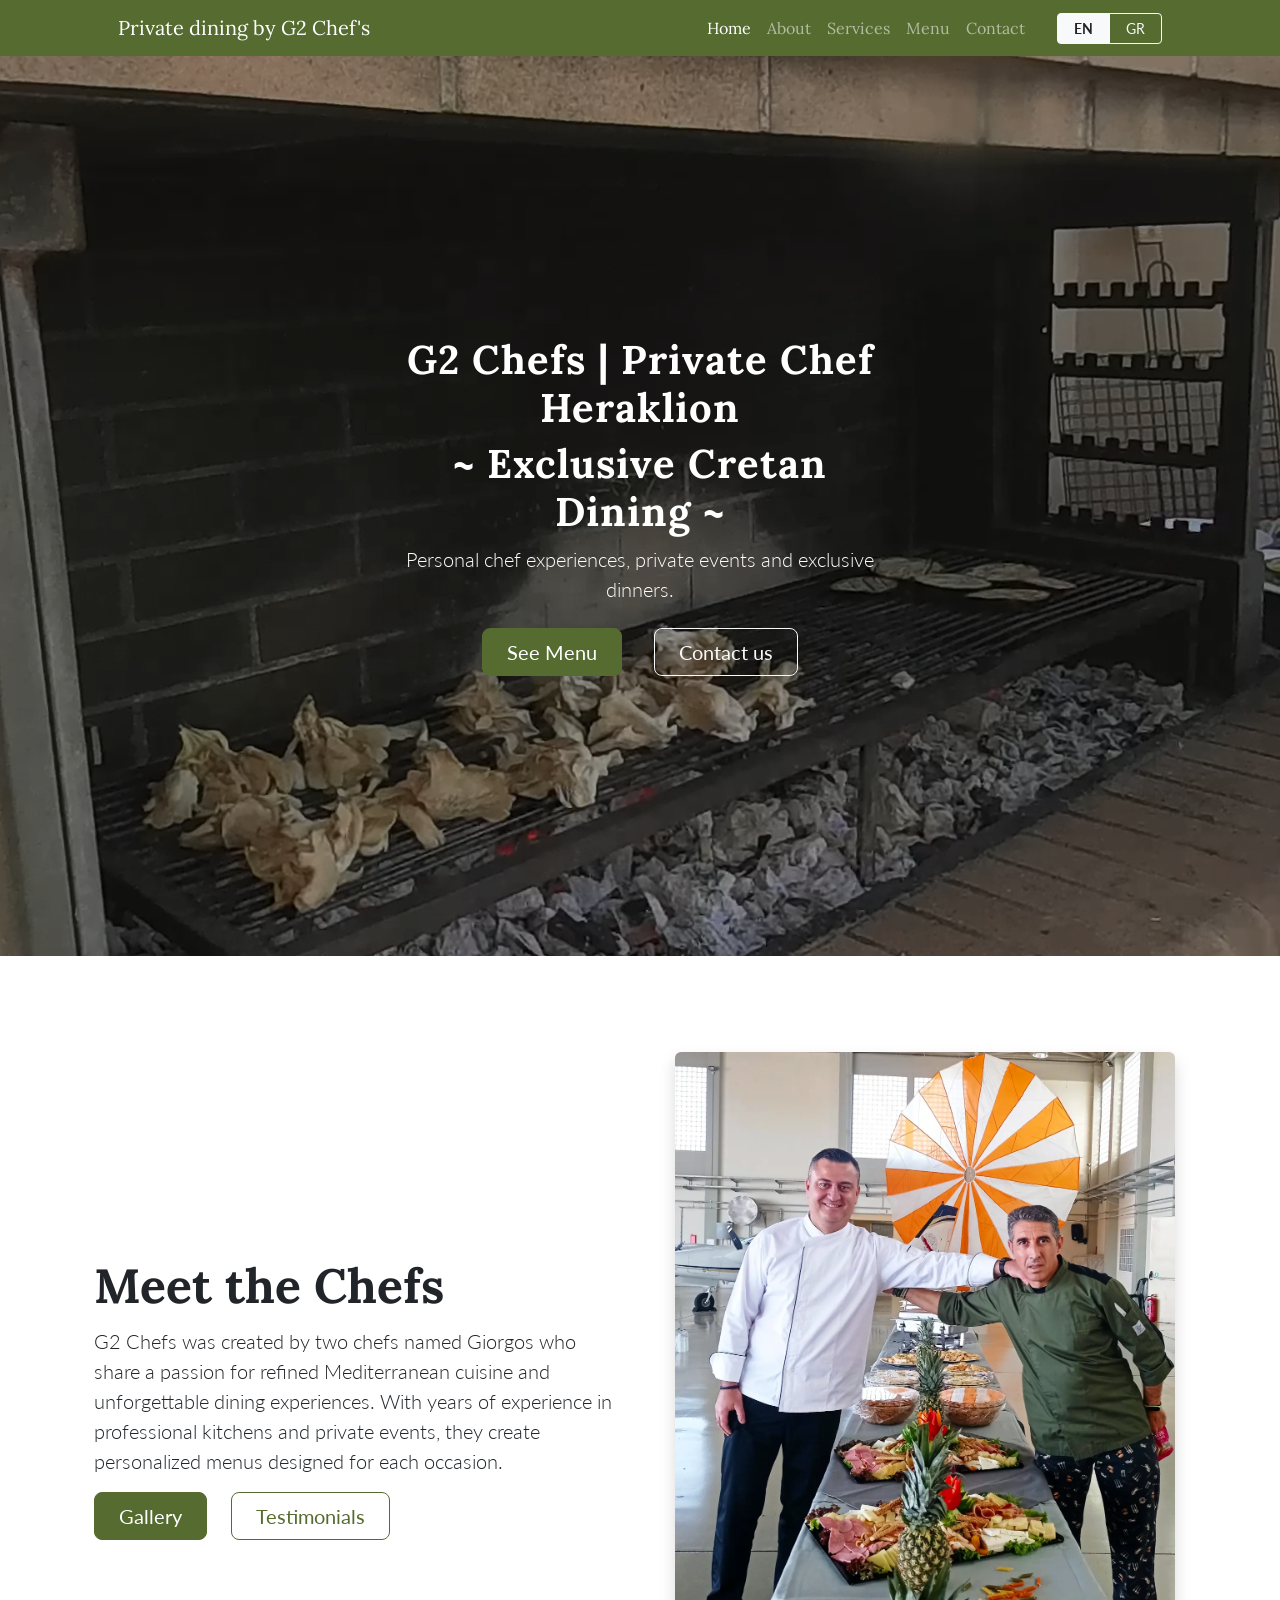
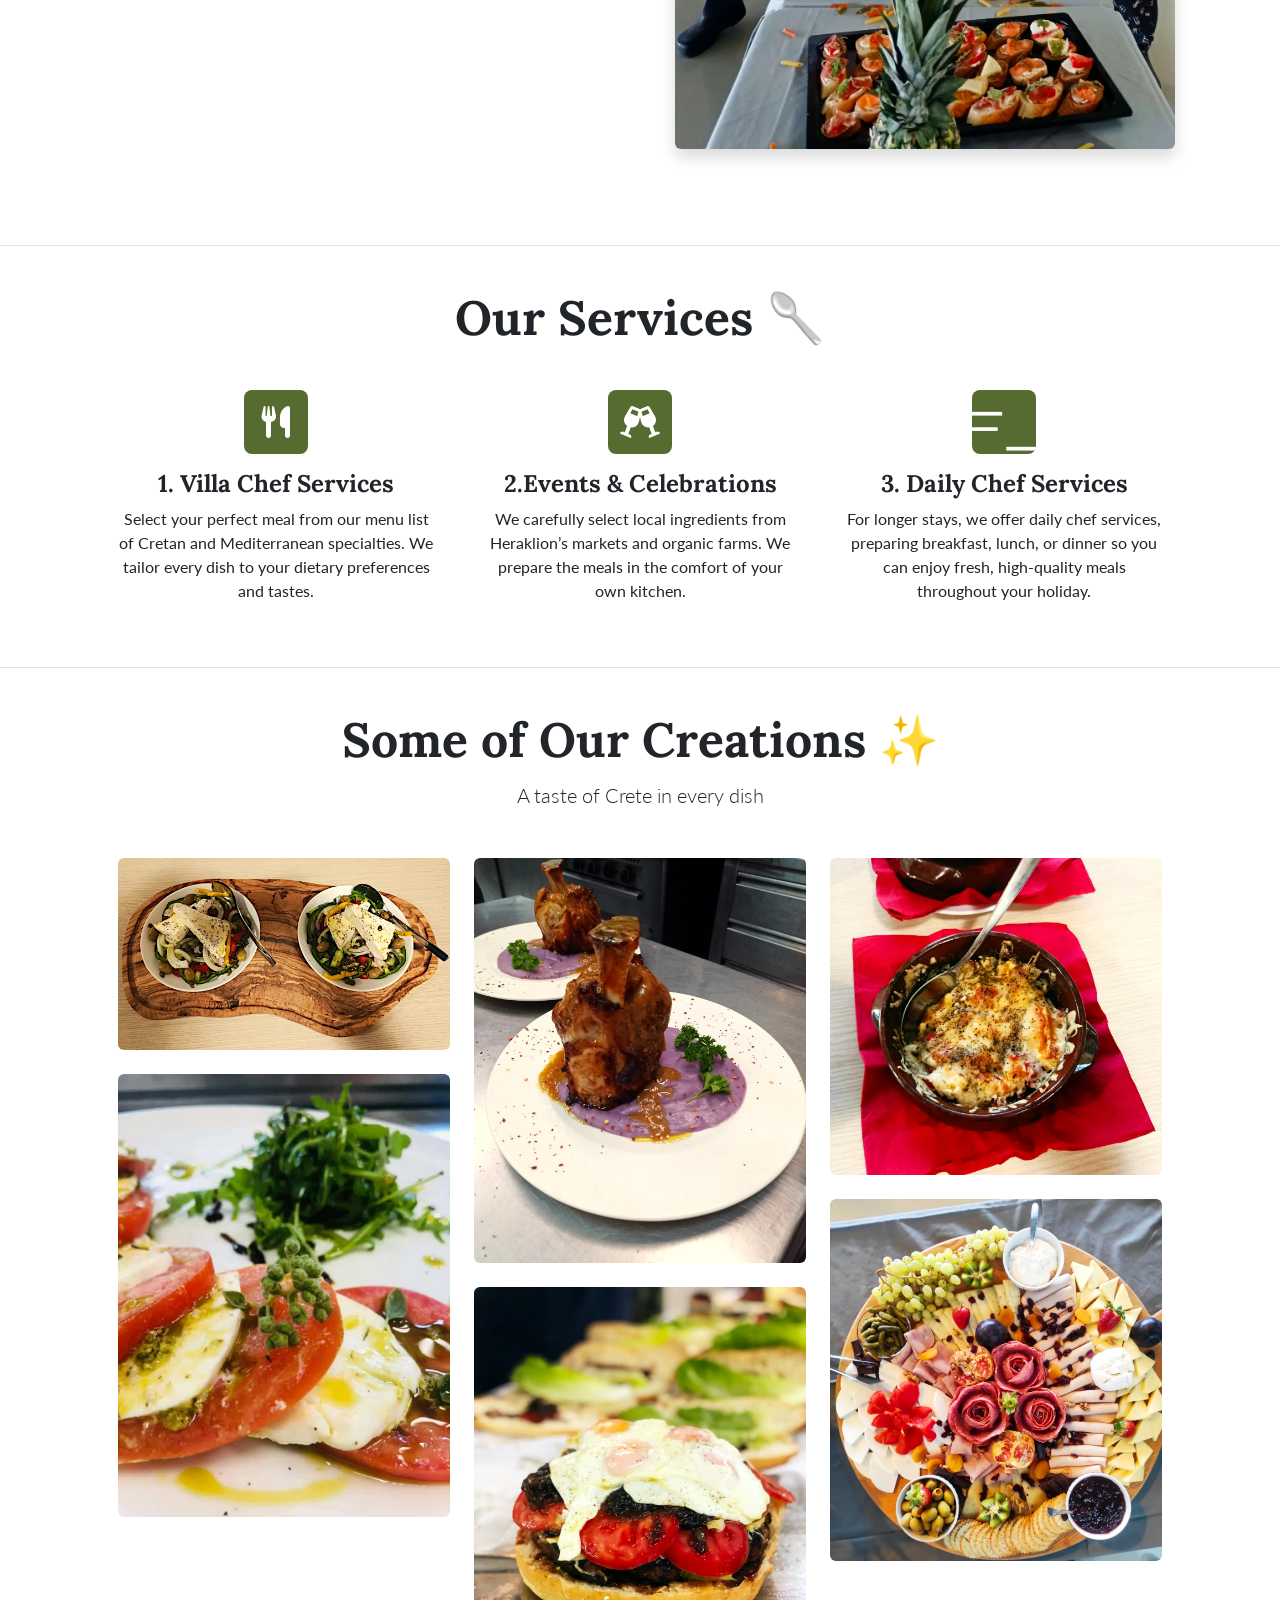
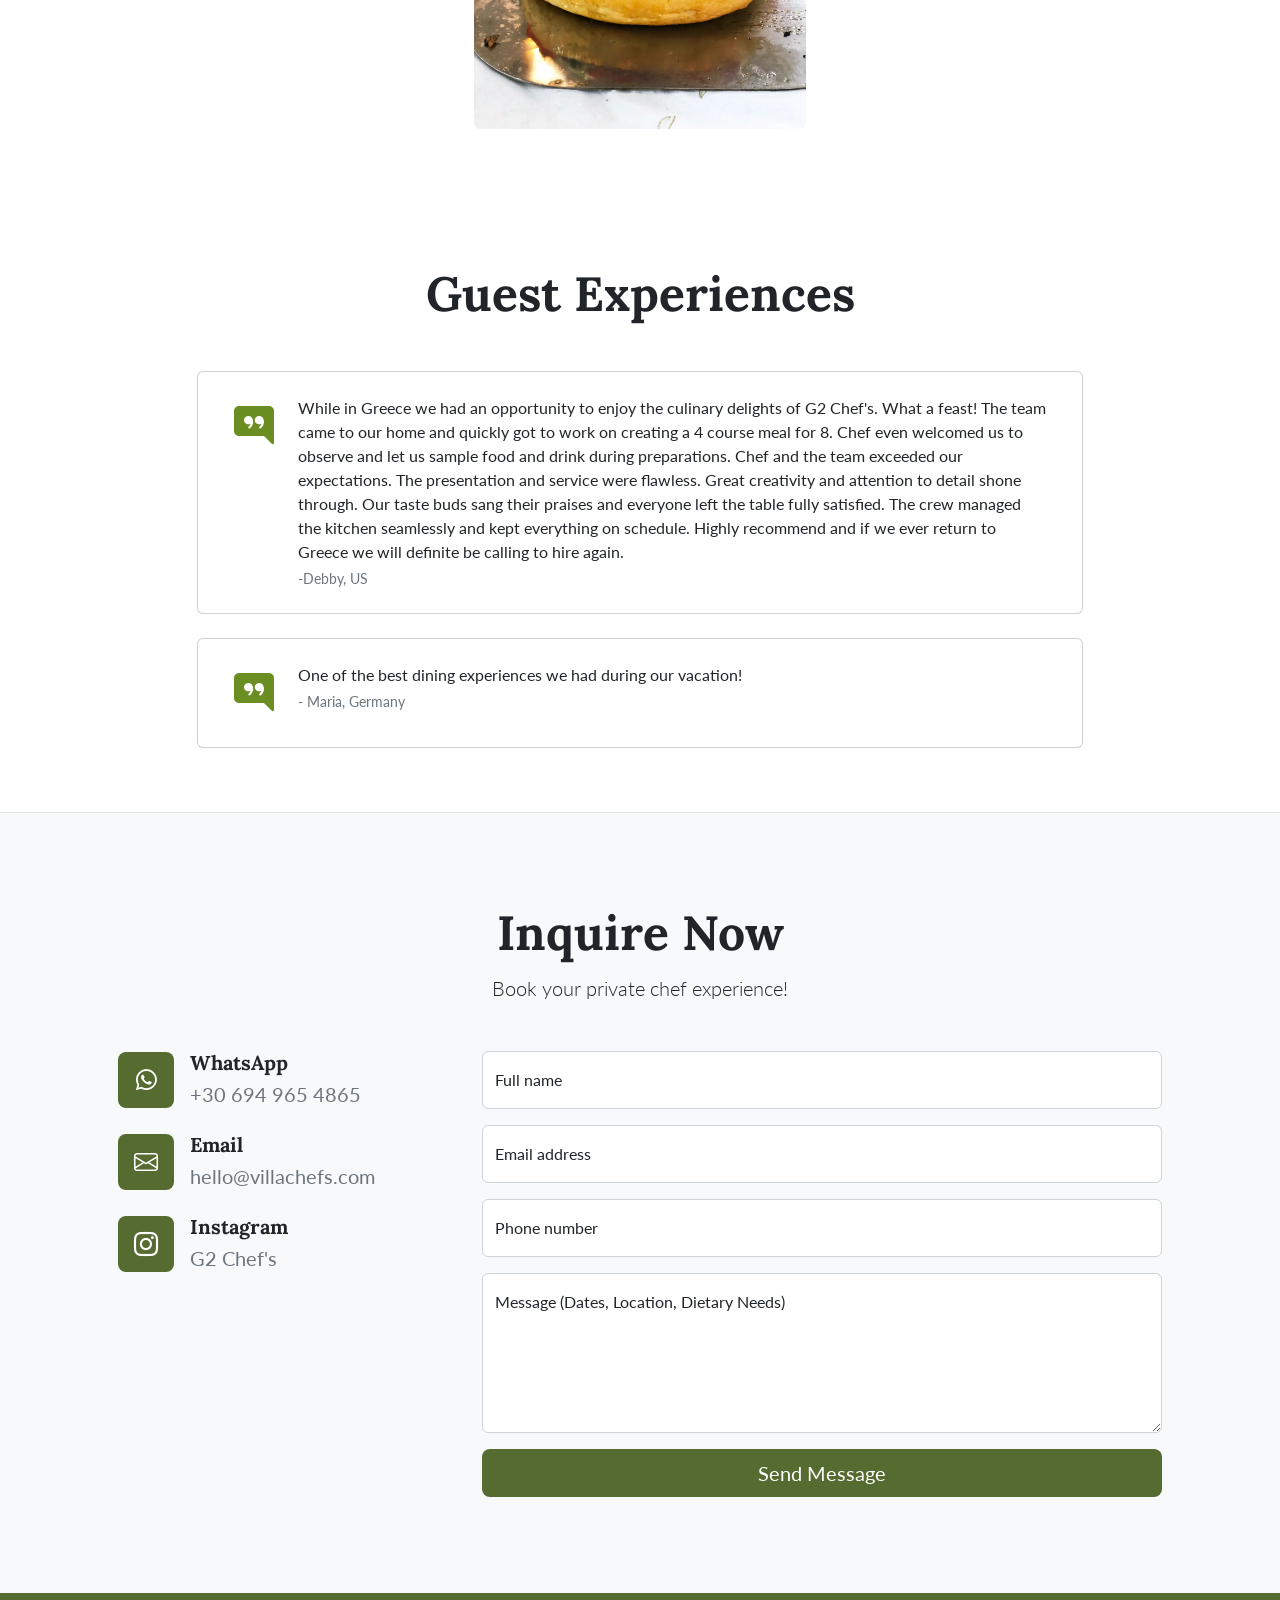
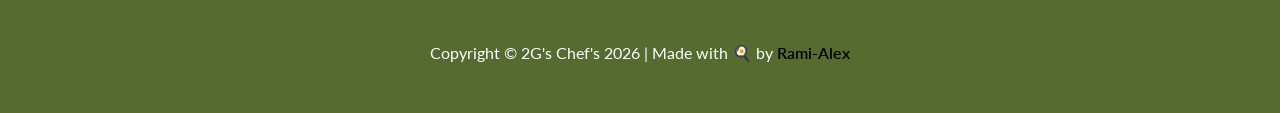
==== commit fcd29e3e: "-" ====
--- a/index.html
+++ b/index.html
@@ -116,7 +116,7 @@
                 <div class="row flex-md-row-reverse align-items-center g-5 py-5">
                     <div class="d-none d-md-block col-md-6 col-lg-6">
                         <img 
-                            src="/images/2gs-chefs.webp"
+                            src="images/2gs-chefs.webp"
                             class="d-block mx-auto img-fluid rounded shadow"
                             alt="G2 Chefs Giorgos"
                             width="500"
@@ -181,8 +181,8 @@
                 </div>
                 <div class="row">
                     <div class="col-lg-4 col-md-4 mb-4 mb-lg-0">
-                        <img src="/images/greek-salad.webp" class="w-100 shadow-1-strong rounded mb-4" alt="Cretan Dish 1" />
-                        <img src="/images/domate-feta.jpeg" class="w-100 shadow-1-strong rounded mb-4" alt="Cretan Dish 2" />
+                        <img src="images/greek-salad.webp" class="w-100 shadow-1-strong rounded mb-4" alt="Cretan Dish 1" />
+                        <img src="images/domate-feta.jpeg" class="w-100 shadow-1-strong rounded mb-4" alt="Cretan Dish 2" />
                     </div>
 
                     <div class="col-lg-4 col-md-4 mb-4 mb-lg-0">
@@ -191,7 +191,7 @@
                     </div>
 
                     <div class="col-lg-4 col-md-4 mb-4 mb-lg-0">
-                        <img src="/images/bouyiourdi.webp" class="w-100 shadow-1-strong rounded mb-4" alt="Cretan Dish 5" />
+                        <img src="images/bouyiourdi.webp" class="w-100 shadow-1-strong rounded mb-4" alt="Cretan Dish 5" />
                         <img src="images/cheese-plato.webp" class="w-100 shadow-1-strong rounded mb-0" alt="Cretan Dish 6" />
                     </div>
                 </div>
